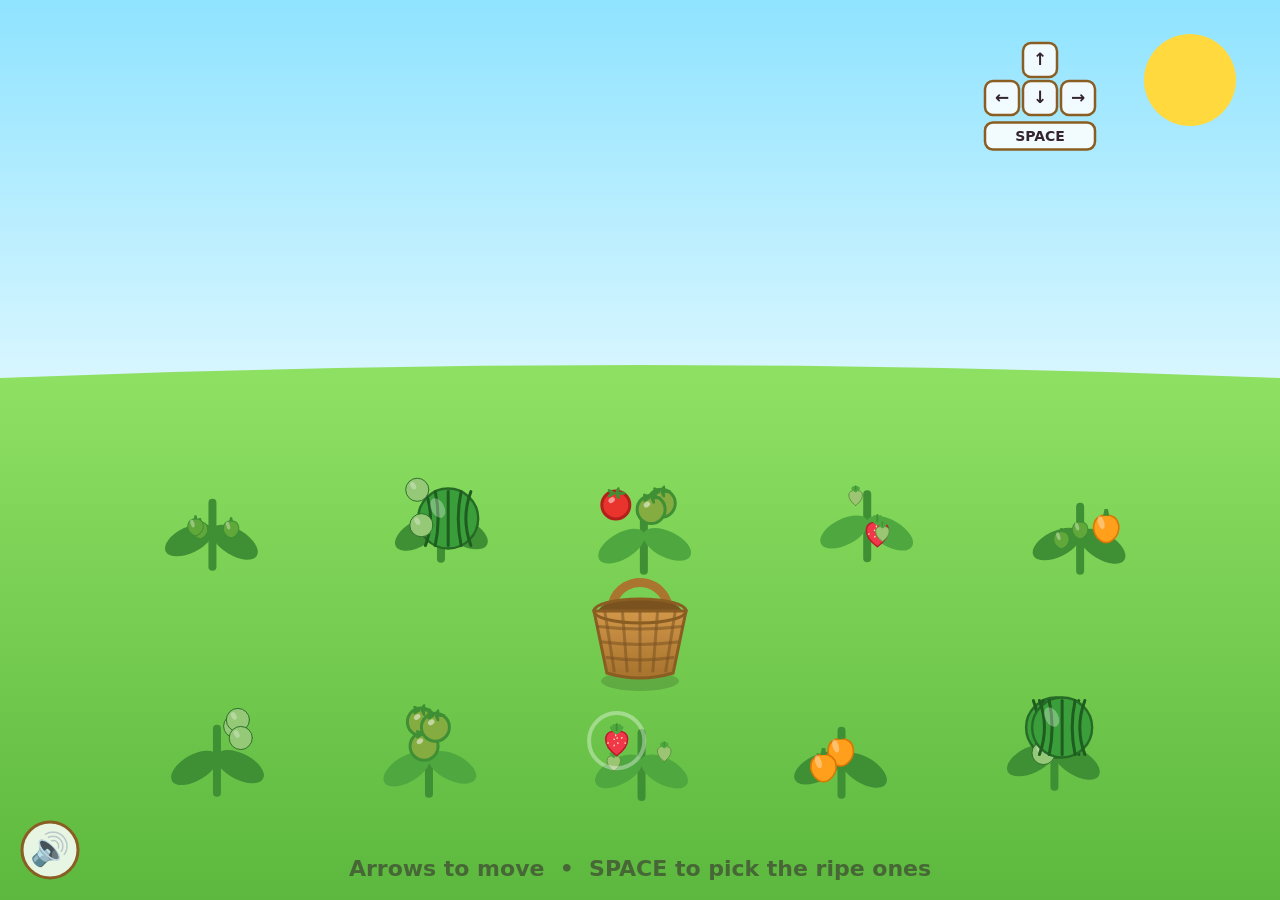
==== index.html @ 6408b604 "Baseline: garden pick game with fruit types, tray, on-screen keyboard, and spoken instructions" ====
<!DOCTYPE html>
<html lang="en">
<head>
<meta charset="utf-8">
<meta name="viewport" content="width=device-width, initial-scale=1, user-scalable=no">
<title>Garden Pick!</title>
<style>
  html, body {
    margin: 0;
    height: 100%;
    overflow: hidden;
    background: #7fd8f7;
    touch-action: none;
  }
  canvas { display: block; }
</style>
</head>
<body>
<canvas id="game"></canvas>
<script>
const canvas = document.getElementById('game');
const ctx = canvas.getContext('2d');

let W = 0, H = 0, grassTop = 0;
const SPEAKER = { x: 50, y: 50, r: 28 };
function updateSpeakerPos() { SPEAKER.x = 50; SPEAKER.y = H - 50; }

function resize() {
  const dpr = window.devicePixelRatio || 1;
  W = window.innerWidth;
  H = window.innerHeight;
  grassTop = H * 0.42;
  canvas.width = W * dpr;
  canvas.height = H * dpr;
  canvas.style.width = W + 'px';
  canvas.style.height = H + 'px';
  ctx.setTransform(dpr, 0, 0, dpr, 0, 0);
  updateSpeakerPos();
}
resize();
window.addEventListener('resize', () => { resize(); layoutGarden(); });

const BW = 46;              // basket half-width
const BH = 34;              // basket half-height
const SPEED = 170;          // pixels per second — gentle for little hands
const PICK_RANGE = 105;     // how close the basket must be

const basket = { x: 0, y: 0, tilt: 0 };
let plants = [];
let collected = [];         // every picked item, in order: { cropIdx, born }
let pile = [];              // the few riding inside the basket
let flyers = [];            // items arcing from plant to basket
let pops = [];              // juice splashes

function rand(a, b) { return a + Math.random() * (b - a); }

/* ---------- produce drawing (all centred on 0,0, radius r) ---------- */
function drawTomato(r, ripe, ripeness) {
  if (ripe) {
    ctx.fillStyle = '#e8342c';
    ctx.strokeStyle = '#b31f1a';
  } else {
    const k = ripeness;
    ctx.fillStyle = `rgb(${Math.round(122 + k * 150)},${Math.round(178 - k * 80)},${Math.round(66 - k * 30)})`;
    ctx.strokeStyle = '#3f8f34';
  }
  ctx.lineWidth = 3;
  ctx.beginPath();
  ctx.arc(0, 0, r, 0, Math.PI * 2);
  ctx.fill();
  ctx.stroke();

  ctx.fillStyle = 'rgba(255,255,255,0.5)';
  ctx.beginPath();
  ctx.ellipse(-r * 0.3, -r * 0.35, r * 0.25, r * 0.18, -0.6, 0, Math.PI * 2);
  ctx.fill();

  ctx.fillStyle = '#3f8f34';
  for (let i = 0; i < 5; i++) {
    const a = (i / 5) * Math.PI * 2;
    ctx.beginPath();
    ctx.ellipse(Math.cos(a) * r * 0.4, -r * 0.85 + Math.sin(a) * r * 0.15,
                r * 0.3, r * 0.12, a, 0, Math.PI * 2);
    ctx.fill();
  }
}

function drawStrawberry(r, ripe, ripeness) {
  const k = ripe ? 1 : ripeness;
  ctx.fillStyle = ripe ? '#f0384a' : `rgb(${Math.round(150 + k * 90)},${Math.round(200 - k * 60)},${Math.round(120 - k * 90)})`;
  ctx.strokeStyle = ripe ? '#b91c2c' : '#5c8f3f';
  ctx.lineWidth = r * 0.1;
  ctx.beginPath();
  ctx.moveTo(0, r);
  ctx.bezierCurveTo(-r * 1.05, r * 0.25, -r * 0.9, -r * 0.75, 0, -r * 0.62);
  ctx.bezierCurveTo(r * 0.9, -r * 0.75, r * 1.05, r * 0.25, 0, r);
  ctx.fill();
  ctx.stroke();

  if (ripe) {
    ctx.fillStyle = '#ffe9a8';
    for (let i = 0; i < 8; i++) {
      const a = -1.4 + i * 0.85;
      const rr = r * (0.2 + (i % 3) * 0.2);
      ctx.beginPath();
      ctx.ellipse(Math.cos(a) * rr, Math.sin(a) * rr * 0.9, r * 0.07, r * 0.045, a, 0, Math.PI * 2);
      ctx.fill();
    }
  }

  ctx.fillStyle = '#4ea83f';
  for (let i = -2; i <= 2; i++) {
    ctx.save();
    ctx.translate(0, -r * 0.6);
    ctx.rotate(i * 0.45);
    ctx.beginPath();
    ctx.ellipse(0, -r * 0.2, r * 0.16, r * 0.36, 0, 0, Math.PI * 2);
    ctx.fill();
    ctx.restore();
  }
  ctx.strokeStyle = '#3f8f34';
  ctx.lineWidth = r * 0.12;
  ctx.lineCap = 'round';
  ctx.beginPath();
  ctx.moveTo(0, -r * 0.7);
  ctx.lineTo(0, -r * 1.1);
  ctx.stroke();
}

function drawPepper(r, ripe, ripeness) {
  const k = ripe ? 1 : ripeness;
  ctx.fillStyle = ripe ? '#ff9f1c' : `rgb(${Math.round(90 + k * 165)},${Math.round(170 - k * 40)},${Math.round(60 - k * 30)})`;
  ctx.strokeStyle = ripe ? '#d97706' : '#3f8f34';
  ctx.lineWidth = r * 0.1;
  ctx.beginPath();
  ctx.moveTo(0, -r * 0.55);
  ctx.bezierCurveTo(-r * 0.9, -r * 0.5, -r * 0.95, r * 0.5, -r * 0.35, r * 0.95);
  ctx.bezierCurveTo(-r * 0.15, r * 1.12, r * 0.15, r * 1.12, r * 0.35, r * 0.95);
  ctx.bezierCurveTo(r * 0.95, r * 0.5, r * 0.9, -r * 0.5, 0, -r * 0.55);
  ctx.closePath();
  ctx.fill();
  ctx.stroke();

  ctx.fillStyle = 'rgba(255,255,255,0.35)';
  ctx.beginPath();
  ctx.ellipse(-r * 0.3, -r * 0.1, r * 0.18, r * 0.4, -0.3, 0, Math.PI * 2);
  ctx.fill();

  ctx.fillStyle = '#3f8f34';
  ctx.beginPath();
  ctx.moveTo(-r * 0.18, -r * 0.5);
  ctx.lineTo(r * 0.18, -r * 0.5);
  ctx.lineTo(r * 0.1, -r * 0.9);
  ctx.lineTo(-r * 0.1, -r * 0.9);
  ctx.closePath();
  ctx.fill();
}

function drawWatermelon(r, ripe, ripeness) {
  const k = ripe ? 1 : ripeness;
  ctx.fillStyle = ripe ? '#3a9f3a' : `rgb(${Math.round(150 - k * 40)},${Math.round(200 - k * 10)},${Math.round(120 - k * 40)})`;
  ctx.strokeStyle = '#256b25';
  ctx.lineWidth = r * 0.08;
  ctx.beginPath();
  ctx.arc(0, 0, r, 0, Math.PI * 2);
  ctx.fill();
  ctx.stroke();

  if (ripe) {
    ctx.strokeStyle = '#1f5c1f';
    ctx.lineWidth = r * 0.1;
    ctx.lineCap = 'round';
    for (let i = -2; i <= 2; i++) {
      ctx.beginPath();
      ctx.moveTo(Math.sin(i * 0.5) * r * 0.9, -r * 0.9);
      ctx.quadraticCurveTo(Math.sin(i * 0.5) * r * 0.5, 0, Math.sin(i * 0.5) * r * 0.9, r * 0.9);
      ctx.stroke();
    }
  }

  ctx.fillStyle = 'rgba(255,255,255,0.3)';
  ctx.beginPath();
  ctx.ellipse(-r * 0.35, -r * 0.35, r * 0.22, r * 0.35, -0.5, 0, Math.PI * 2);
  ctx.fill();
}

const CROPS = [
  { id: 'tomato',     one: 'tomato',      many: 'tomatoes',      draw: drawTomato,     ripenTime: 22, rMin: 14, rMax: 14, leaf: '#4ea83f' },
  { id: 'strawberry', one: 'strawberry',  many: 'strawberries',  draw: drawStrawberry, ripenTime: 30, rMin: 9,  rMax: 15, leaf: '#4ea83f' },
  { id: 'pepper',     one: 'sweet pepper',many: 'sweet peppers', draw: drawPepper,     ripenTime: 36, rMin: 10, rMax: 17, leaf: '#3f8f34' },
  { id: 'watermelon', one: 'watermelon',  many: 'watermelons',   draw: drawWatermelon, ripenTime: 55, rMin: 11, rMax: 30, leaf: '#3f8f34' }
];

function produceRadius(item) {
  const crop = CROPS[item.cropIdx];
  const k = item.ripe ? 1 : item.ripeness;
  return crop.rMin + (crop.rMax - crop.rMin) * k;
}

function newProduce(cropIdx) {
  return {
    cropIdx,
    ox: rand(-30, 30),
    oy: rand(-38, 8),
    ripe: Math.random() < 0.35,
    ripeness: 0,
    picked: false,
    wobble: 0,
    seed: Math.random() * 10
  };
}

function layoutGarden() {
  basket.x = W / 2;
  basket.y = (grassTop + H) / 2;

  plants = [];
  const cols = Math.max(3, Math.min(6, Math.floor(W / 220)));
  const rows = 2;
  let cropCycle = Math.floor(Math.random() * CROPS.length);
  for (let r = 0; r < rows; r++) {
    for (let c = 0; c < cols; c++) {
      const x = (W / (cols + 1)) * (c + 1) + rand(-15, 15);
      const y = grassTop + (H - grassTop) * (0.3 + r * 0.42) + rand(-12, 12);
      const cropIdx = cropCycle % CROPS.length;
      cropCycle++;
      const produce = [];
      for (let i = 0; i < 3; i++) produce.push(newProduce(cropIdx));
      plants.push({ x, y, produce });
    }
  }
}
layoutGarden();

/* ---------- input ---------- */
const keys = {};
const ARROWS = { ArrowLeft: 'left', ArrowRight: 'right', ArrowUp: 'up', ArrowDown: 'down' };

window.addEventListener('keydown', e => {
  if (ARROWS[e.key]) { keys[ARROWS[e.key]] = true; e.preventDefault(); }
  if (e.code === 'Space') { keys.space = true; e.preventDefault(); if (!e.repeat) pick(); }
});
window.addEventListener('keyup', e => {
  if (ARROWS[e.key]) { keys[ARROWS[e.key]] = false; e.preventDefault(); }
  if (e.code === 'Space') { keys.space = false; e.preventDefault(); }
});

/* ---------- sound ---------- */
let audio = null;
function beep(freq, dur, type) {
  try {
    if (!audio) audio = new (window.AudioContext || window.webkitAudioContext)();
    if (audio.state === 'suspended') audio.resume();
    const osc = audio.createOscillator();
    const gain = audio.createGain();
    osc.type = type || 'sine';
    osc.frequency.setValueAtTime(freq, audio.currentTime);
    gain.gain.setValueAtTime(0.18, audio.currentTime);
    gain.gain.exponentialRampToValueAtTime(0.001, audio.currentTime + dur);
    osc.connect(gain).connect(audio.destination);
    osc.start();
    osc.stop(audio.currentTime + dur);
  } catch (err) { /* no sound, no problem */ }
}

/* ---------- spoken instructions ---------- */
const instructionsAudio = new Audio('instructions.m4a');
function playInstructions() {
  try {
    instructionsAudio.currentTime = 0;
    instructionsAudio.play().catch(speakInstructionsFallback);
  } catch (err) {
    speakInstructionsFallback();
  }
}
function speakInstructionsFallback() {
  try {
    if (!('speechSynthesis' in window)) return;
    const msg = new SpeechSynthesisUtterance(
      'Use the arrow keys to move your basket around the garden. ' +
      'Press space to pick the ripe fruits and vegetables. ' +
      'Some of them take longer to grow, and get bigger the more ripe they are!'
    );
    msg.rate = 0.95;
    speechSynthesis.cancel();
    speechSynthesis.speak(msg);
  } catch (err) { /* no speech, no problem */ }
}

/* ---------- picking ---------- */
function nearestProduce(onlyRipe) {
  let best = null, bestD = PICK_RANGE;
  for (const p of plants) {
    for (const item of p.produce) {
      if (item.picked) continue;
      if (onlyRipe && !item.ripe) continue;
      const d = Math.hypot(p.x + item.ox - basket.x, p.y + item.oy - basket.y);
      if (d < bestD) { bestD = d; best = { plant: p, item }; }
    }
  }
  return best;
}

function pick() {
  const hit = nearestProduce(true);
  if (hit) {
    const item = hit.item;
    item.picked = true;
    const r = produceRadius(item);
    const x = hit.plant.x + item.ox, y = hit.plant.y + item.oy;
    flyers.push({ x0: x, y0: y, x, y, r, k: 0, cropIdx: item.cropIdx });
    for (let i = 0; i < 8; i++) {
      pops.push({ x, y, life: 1, vx: rand(-90, 90), vy: rand(-160, -40), r: rand(3, 6) });
    }
    beep(660, 0.12);
    return;
  }
  const green = nearestProduce(false);
  if (green) {
    green.item.wobble = 1;
    beep(240, 0.15, 'triangle');
  }
}

/* ---------- drawing ---------- */
function drawBackground() {
  const sky = ctx.createLinearGradient(0, 0, 0, grassTop);
  sky.addColorStop(0, '#8fe3ff');
  sky.addColorStop(1, '#d8f6ff');
  ctx.fillStyle = sky;
  ctx.fillRect(0, 0, W, grassTop + 2);

  ctx.fillStyle = '#ffd93d';
  ctx.beginPath();
  ctx.arc(W - 90, 80, 46, 0, Math.PI * 2);
  ctx.fill();

  const grass = ctx.createLinearGradient(0, grassTop, 0, H);
  grass.addColorStop(0, '#8ee063');
  grass.addColorStop(1, '#5cb83e');
  ctx.fillStyle = grass;
  ctx.beginPath();
  ctx.moveTo(0, grassTop);
  ctx.quadraticCurveTo(W / 2, grassTop - 26, W, grassTop);
  ctx.lineTo(W, H);
  ctx.lineTo(0, H);
  ctx.closePath();
  ctx.fill();
}

function drawPlant(p, t) {
  const crop = CROPS[p.produce[0].cropIdx];
  ctx.strokeStyle = '#3f8f34';
  ctx.lineWidth = 8;
  ctx.lineCap = 'round';
  ctx.beginPath();
  ctx.moveTo(p.x, p.y + 34);
  ctx.lineTo(p.x, p.y - 30);
  ctx.stroke();

  ctx.fillStyle = crop.leaf;
  for (const s of [-1, 1]) {
    ctx.save();
    ctx.translate(p.x, p.y - 4);
    ctx.rotate(s * 0.5 + Math.sin(t / 900 + p.x) * 0.05);
    ctx.beginPath();
    ctx.ellipse(s * 26, 0, 26, 13, 0, 0, Math.PI * 2);
    ctx.fill();
    ctx.restore();
  }

  for (const item of p.produce) {
    if (item.picked) continue;
    const x = p.x + item.ox;
    const y = p.y + item.oy + Math.sin(t / 900 + item.seed) * 2;
    const shake = item.wobble > 0 ? Math.sin(t / 25) * 6 * item.wobble : 0;
    const r = produceRadius(item);

    ctx.save();
    ctx.translate(x + shake, y);
    crop.draw(r, item.ripe, item.ripeness);
    ctx.restore();

    if (item.ripe && Math.hypot(x - basket.x, y - basket.y) < PICK_RANGE) {
      ctx.strokeStyle = 'rgba(255,255,255,' + (0.5 + Math.sin(t / 220) * 0.3) + ')';
      ctx.lineWidth = 4;
      ctx.beginPath();
      ctx.arc(x, y, r + 14 + Math.sin(t / 220) * 3, 0, Math.PI * 2);
      ctx.stroke();
    }
  }
}

function drawBasket(t) {
  const x = basket.x, y = basket.y;
  ctx.save();
  ctx.translate(x, y);
  ctx.rotate(basket.tilt);

  // shadow
  ctx.globalAlpha = 0.15;
  ctx.fillStyle = '#000';
  ctx.beginPath();
  ctx.ellipse(0, BH + 8, BW * 0.85, 10, 0, 0, Math.PI * 2);
  ctx.fill();
  ctx.globalAlpha = 1;

  // handle (behind)
  ctx.strokeStyle = '#a9752f';
  ctx.lineWidth = 9;
  ctx.lineCap = 'round';
  ctx.beginPath();
  ctx.arc(0, -BH + 6, BW * 0.62, Math.PI * 1.08, Math.PI * 1.92);
  ctx.stroke();

  // inside (dark) so produce looks like it sits in it
  ctx.fillStyle = '#7a5220';
  ctx.beginPath();
  ctx.ellipse(0, -BH + 6, BW * 0.9, 12, 0, 0, Math.PI * 2);
  ctx.fill();

  // produce riding inside
  pile.forEach((s) => {
    ctx.save();
    ctx.translate(s.px, -BH + 6 + s.py);
    CROPS[s.cropIdx].draw(10, true, 1);
    ctx.restore();
  });

  // body (front wall)
  const body = ctx.createLinearGradient(0, -BH, 0, BH);
  body.addColorStop(0, '#d59a4c');
  body.addColorStop(1, '#a9752f');
  ctx.fillStyle = body;
  ctx.strokeStyle = '#8a5d22';
  ctx.lineWidth = 3;
  ctx.beginPath();
  ctx.moveTo(-BW, -BH + 6);
  ctx.lineTo(BW, -BH + 6);
  ctx.lineTo(BW * 0.72, BH);
  ctx.quadraticCurveTo(0, BH + 10, -BW * 0.72, BH);
  ctx.closePath();
  ctx.fill();
  ctx.stroke();

  // weave
  ctx.strokeStyle = 'rgba(122,82,32,0.55)';
  ctx.lineWidth = 3;
  for (let i = 1; i <= 3; i++) {
    const yy = -BH + 6 + (i * (BH * 2 - 6)) / 4;
    const half = BW - (i * (BW * 0.28)) / 3;
    ctx.beginPath();
    ctx.moveTo(-half, yy);
    ctx.quadraticCurveTo(0, yy + 5, half, yy);
    ctx.stroke();
  }
  for (let i = -2; i <= 2; i++) {
    ctx.beginPath();
    ctx.moveTo(i * BW * 0.38, -BH + 8);
    ctx.lineTo(i * BW * 0.28, BH - 2);
    ctx.stroke();
  }

  // rim
  ctx.fillStyle = '#c9873c';
  ctx.strokeStyle = '#8a5d22';
  ctx.lineWidth = 3;
  ctx.beginPath();
  ctx.ellipse(0, -BH + 6, BW, 12, 0, 0, Math.PI * 2);
  ctx.stroke();

  ctx.restore();
}

/* ---------- tray: every picked item, grouped by type, with a count ---------- */
function drawTray(t) {
  const counts = new Array(CROPS.length).fill(0);
  for (const item of collected) counts[item.cropIdx]++;

  const activeCrops = CROPS.map((c, i) => i).filter(i => counts[i] > 0);
  if (activeCrops.length === 0) return;

  const pad = 14, iconStep = 30, iconSize = 11, rowH = 34, maxIconsPerRow = 6;
  const x = 24, y = 20;

  let maxRowWidth = 0;
  const rows = activeCrops.map(idx => {
    const n = counts[idx];
    const iconsShown = Math.min(n, maxIconsPerRow);
    maxRowWidth = Math.max(maxRowWidth, iconsShown * iconStep + 60);
    return { idx, n, iconsShown };
  });

  const w = pad * 2 + maxRowWidth;
  const h = pad * 2 + rows.length * rowH;

  ctx.fillStyle = 'rgba(255,255,255,0.75)';
  ctx.strokeStyle = '#fff';
  ctx.lineWidth = 3;
  ctx.beginPath();
  ctx.roundRect(x, y, w, h, 20);
  ctx.fill();
  ctx.stroke();

  rows.forEach((row, ri) => {
    const crop = CROPS[row.idx];
    const cy = y + pad + rowH / 2 + ri * rowH;
    let cx = x + pad + iconSize;
    for (let i = 0; i < row.iconsShown; i++) {
      ctx.save();
      ctx.translate(cx, cy);
      const age = i === row.iconsShown - 1 ? (t - collected[collected.length - 1].born) / 260 : 1;
      const s = age < 1 ? 0.4 + 0.6 * (1 - Math.pow(1 - age, 3)) + Math.sin(age * Math.PI) * 0.25 : 1;
      ctx.scale(s, s);
      crop.draw(iconSize, true, 1);
      ctx.restore();
      cx += iconStep;
    }
    ctx.fillStyle = '#33242e';
    ctx.font = 'bold 18px system-ui, sans-serif';
    ctx.textAlign = 'left';
    ctx.textBaseline = 'middle';
    ctx.fillText('×' + row.n, cx + 2, cy);
  });
}

/* ---------- visual keyboard: shows the keys, lights up on real presses ---------- */
const KB = { cx: 0, cy: 60 };
function updateKeyboardPos() { KB.cx = W - 240; }

function keyRect(cx, cy, w, h, active, label) {
  ctx.fillStyle = active ? '#ffd93d' : 'rgba(255,255,255,0.85)';
  ctx.strokeStyle = active ? '#d9a406' : '#8a5d22';
  ctx.lineWidth = 2.5;
  ctx.beginPath();
  ctx.roundRect(cx - w / 2, cy - h / 2, w, h, 8);
  ctx.fill();
  ctx.stroke();
  ctx.fillStyle = '#33242e';
  ctx.font = 'bold ' + Math.round(h * 0.5) + 'px system-ui, sans-serif';
  ctx.textAlign = 'center';
  ctx.textBaseline = 'middle';
  ctx.fillText(label, cx, cy + 1);
}

function drawKeyboard() {
  const kw = 34, kh = 34, gap = 4;
  const cx = KB.cx, cy = KB.cy;

  keyRect(cx, cy, kw, kh, keys.up, '↑');

  const rowY = cy + kh + gap;
  keyRect(cx - kw - gap, rowY, kw, kh, keys.left, '←');
  keyRect(cx, rowY, kw, kh, keys.down, '↓');
  keyRect(cx + kw + gap, rowY, kw, kh, keys.right, '→');

  const spaceY = rowY + kh + gap;
  const spaceW = kw * 3 + gap * 2;
  keyRect(cx, spaceY, spaceW, kh * 0.8, keys.space, 'SPACE');
}

/* ---------- speaker button: reads the instructions out loud ---------- */
function drawSpeakerButton() {
  ctx.save();
  ctx.translate(SPEAKER.x, SPEAKER.y);
  ctx.fillStyle = 'rgba(255,255,255,0.85)';
  ctx.strokeStyle = '#8a5d22';
  ctx.lineWidth = 3;
  ctx.beginPath();
  ctx.arc(0, 0, SPEAKER.r, 0, Math.PI * 2);
  ctx.fill();
  ctx.stroke();
  ctx.font = Math.round(SPEAKER.r * 1.15) + 'px system-ui, sans-serif';
  ctx.textAlign = 'center';
  ctx.textBaseline = 'middle';
  ctx.fillText('🔊', 0, 2);
  ctx.restore();
}

canvas.addEventListener('pointerdown', e => {
  const rect = canvas.getBoundingClientRect();
  const px = e.clientX - rect.left, py = e.clientY - rect.top;
  if (Math.hypot(px - SPEAKER.x, py - SPEAKER.y) <= SPEAKER.r) { playInstructions(); return; }
});

function drawHint() {
  ctx.fillStyle = 'rgba(51,36,46,0.55)';
  ctx.font = 'bold 22px system-ui, sans-serif';
  ctx.textAlign = 'center';
  ctx.textBaseline = 'alphabetic';
  ctx.fillText('Arrows to move  •  SPACE to pick the ripe ones', W / 2, H - 24);
}

/* ---------- loop ---------- */
let last = performance.now();
function loop(now) {
  const dt = Math.min((now - last) / 1000, 0.05);
  last = now;

  let dx = 0, dy = 0;
  if (keys.left) dx -= 1;
  if (keys.right) dx += 1;
  if (keys.up) dy -= 1;
  if (keys.down) dy += 1;
  if (dx || dy) {
    const len = Math.hypot(dx, dy);
    basket.x += (dx / len) * SPEED * dt;
    basket.y += (dy / len) * SPEED * dt;
  }
  // basket leans into the turn
  basket.tilt += ((dx ? dx * 0.12 : 0) - basket.tilt) * Math.min(1, dt * 6);

  basket.x = Math.max(BW, Math.min(W - BW, basket.x));
  basket.y = Math.max(grassTop + BH * 0.6, Math.min(H - BH - 10, basket.y));

  updateKeyboardPos();

  for (const p of plants) {
    for (const item of p.produce) {
      const crop = CROPS[item.cropIdx];
      if (item.wobble > 0) item.wobble = Math.max(0, item.wobble - dt * 3);
      if (item.picked) {
        item.ripeness -= dt / 6;
        if (item.ripeness <= -1) Object.assign(item, newProduce(item.cropIdx), { ripe: false, ripeness: 0 });
      } else if (!item.ripe) {
        item.ripeness += dt / crop.ripenTime;
        if (item.ripeness >= 1) { item.ripe = true; item.ripeness = 1; }
      }
    }
  }

  // produce arcs from the plant into the basket
  for (let i = flyers.length - 1; i >= 0; i--) {
    const f = flyers[i];
    f.k += dt * 1.6;
    const k = Math.min(1, f.k);
    const tx = basket.x, ty = basket.y - BH + 6;
    f.x = f.x0 + (tx - f.x0) * k;
    f.y = f.y0 + (ty - f.y0) * k - Math.sin(k * Math.PI) * 70;
    if (k >= 1) {
      flyers.splice(i, 1);
      collected.push({ cropIdx: f.cropIdx, born: now });
      pile.push({ px: rand(-BW * 0.55, BW * 0.55), py: rand(-6, 4), cropIdx: f.cropIdx });
      if (pile.length > 7) pile.shift();
      beep(990, 0.14);
    }
  }

  for (let i = pops.length - 1; i >= 0; i--) {
    const s = pops[i];
    s.life -= dt * 1.4;
    s.x += s.vx * dt;
    s.y += s.vy * dt;
    s.vy += 420 * dt;
    if (s.life <= 0) pops.splice(i, 1);
  }

  drawBackground();

  const sorted = plants.slice().sort((a, b) => a.y - b.y);
  let drawnBasket = false;
  for (const p of sorted) {
    if (!drawnBasket && p.y > basket.y) { drawBasket(now); drawnBasket = true; }
    drawPlant(p, now);
  }
  if (!drawnBasket) drawBasket(now);

  for (const f of flyers) {
    ctx.save();
    ctx.translate(f.x, f.y);
    ctx.rotate(f.k * 4);
    CROPS[f.cropIdx].draw(f.r, true, 1);
    ctx.restore();
  }

  ctx.fillStyle = '#e8342c';
  for (const s of pops) {
    ctx.globalAlpha = Math.max(0, s.life);
    ctx.beginPath();
    ctx.arc(s.x, s.y, s.r, 0, Math.PI * 2);
    ctx.fill();
  }
  ctx.globalAlpha = 1;

  drawTray(now);
  drawKeyboard();
  drawSpeakerButton();
  drawHint();

  requestAnimationFrame(loop);
}
requestAnimationFrame(loop);
</script>
</body>
</html>
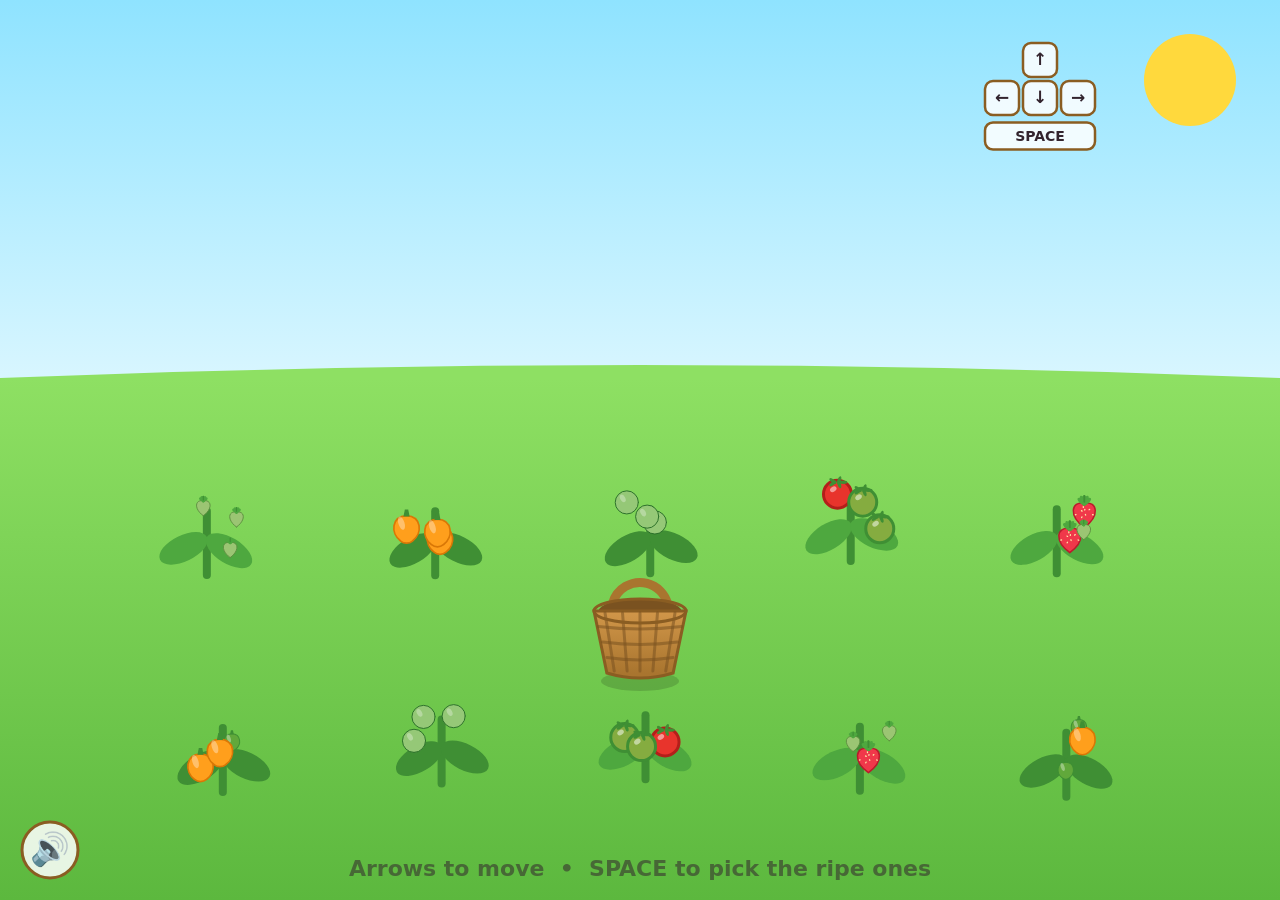
==== commit f31c1071: "Add center-stage showcase animation for picked produce Each picked item now glides to screen center," ====
--- a/index.html
+++ b/index.html
@@ -49,8 +49,9 @@
 let plants = [];
 let collected = [];         // every picked item, in order: { cropIdx, born }
 let pile = [];              // the few riding inside the basket
-let flyers = [];            // items arcing from plant to basket
 let pops = [];              // juice splashes
+let busy = false;           // true while a picked item is on its showcase trip
+let showcase = null;        // the item currently center-stage: { cropIdx, phase, x, y, r, ... }
 
 function rand(a, b) { return a + Math.random() * (b - a); }
 
@@ -287,6 +288,25 @@
   } catch (err) { /* no speech, no problem */ }
 }
 
+/* ---------- each crop's own sound, played while it's shown center-stage ---------- */
+const cropAudioCache = {};
+function playCropSound(cropIdx, onDone) {
+  const id = CROPS[cropIdx].id;
+  let a = cropAudioCache[id];
+  if (!a) { a = new Audio(id + '.m4a'); cropAudioCache[id] = a; }
+  let done = false;
+  const finish = () => { if (done) return; done = true; onDone(); };
+  const safety = setTimeout(finish, 3000);
+  a.onended = () => { clearTimeout(safety); finish(); };
+  try {
+    a.currentTime = 0;
+    a.play().catch(() => { clearTimeout(safety); setTimeout(finish, 800); });
+  } catch (err) {
+    clearTimeout(safety);
+    setTimeout(finish, 800);
+  }
+}
+
 /* ---------- picking ---------- */
 function nearestProduce(onlyRipe) {
   let best = null, bestD = PICK_RANGE;
@@ -302,13 +322,22 @@
 }
 
 function pick() {
+  if (busy) return;
   const hit = nearestProduce(true);
   if (hit) {
     const item = hit.item;
     item.picked = true;
-    const r = produceRadius(item);
+    busy = true;
+    const r0 = produceRadius(item);
     const x = hit.plant.x + item.ox, y = hit.plant.y + item.oy;
-    flyers.push({ x0: x, y0: y, x, y, r, k: 0, cropIdx: item.cropIdx });
+    showcase = {
+      cropIdx: item.cropIdx,
+      phase: 'toCenter',
+      k: 0,
+      x0: x, y0: y, x, y,
+      r0, r: r0,
+      bigR: Math.max(70, Math.min(W, H) * 0.22)
+    };
     for (let i = 0; i < 8; i++) {
       pops.push({ x, y, life: 1, vx: rand(-90, 90), vy: rand(-160, -40), r: rand(3, 6) });
     }
@@ -320,6 +349,60 @@
     green.item.wobble = 1;
     beep(240, 0.15, 'triangle');
   }
+}
+
+/* ---------- showcase: enlarge picked item at screen center, say its name, then deliver it ---------- */
+function updateShowcase(dt, now) {
+  if (!showcase) return;
+  const s = showcase;
+
+  if (s.phase === 'toCenter') {
+    s.k = Math.min(1, s.k + dt / 0.45);
+    const e = 1 - Math.pow(1 - s.k, 3);
+    s.x = s.x0 + (W / 2 - s.x0) * e;
+    s.y = s.y0 + (H / 2 - s.y0) * e;
+    s.r = s.r0 + (s.bigR - s.r0) * e;
+    if (s.k >= 1) {
+      s.phase = 'hold';
+      s.x = W / 2; s.y = H / 2; s.r = s.bigR;
+      playCropSound(s.cropIdx, () => {
+        if (showcase === s) { s.phase = 'toBasket'; s.k = 0; s.fromX = s.x; s.fromY = s.y; }
+      });
+    }
+  } else if (s.phase === 'toBasket') {
+    s.k = Math.min(1, s.k + dt / 0.5);
+    const e = 1 - Math.pow(1 - s.k, 3);
+    const tx = basket.x, ty = basket.y - BH + 6;
+    s.x = s.fromX + (tx - s.fromX) * e;
+    s.y = s.fromY + (ty - s.fromY) * e - Math.sin(e * Math.PI) * 70;
+    s.r = s.bigR + (s.r0 - s.bigR) * e;
+    if (s.k >= 1) {
+      collected.push({ cropIdx: s.cropIdx, born: now });
+      pile.push({ px: rand(-BW * 0.55, BW * 0.55), py: rand(-6, 4), cropIdx: s.cropIdx });
+      if (pile.length > 7) pile.shift();
+      beep(990, 0.14);
+      showcase = null;
+      busy = false;
+    }
+  }
+  // phase 'hold': waiting on playCropSound's callback, nothing to advance here
+}
+
+function drawShowcase(now) {
+  if (!showcase) return;
+  const s = showcase;
+
+  if (s.phase === 'hold' || (s.phase === 'toCenter' && s.k > 0.6)) {
+    const dim = s.phase === 'hold' ? 0.35 : ((s.k - 0.6) / 0.4) * 0.35;
+    ctx.fillStyle = 'rgba(0,0,0,' + dim + ')';
+    ctx.fillRect(0, 0, W, H);
+  }
+
+  const bob = s.phase === 'hold' ? Math.sin(now / 180) * 6 : 0;
+  ctx.save();
+  ctx.translate(s.x, s.y + bob);
+  CROPS[s.cropIdx].draw(s.r, true, 1);
+  ctx.restore();
 }
 
 /* ---------- drawing ---------- */
@@ -629,22 +712,7 @@
     }
   }
 
-  // produce arcs from the plant into the basket
-  for (let i = flyers.length - 1; i >= 0; i--) {
-    const f = flyers[i];
-    f.k += dt * 1.6;
-    const k = Math.min(1, f.k);
-    const tx = basket.x, ty = basket.y - BH + 6;
-    f.x = f.x0 + (tx - f.x0) * k;
-    f.y = f.y0 + (ty - f.y0) * k - Math.sin(k * Math.PI) * 70;
-    if (k >= 1) {
-      flyers.splice(i, 1);
-      collected.push({ cropIdx: f.cropIdx, born: now });
-      pile.push({ px: rand(-BW * 0.55, BW * 0.55), py: rand(-6, 4), cropIdx: f.cropIdx });
-      if (pile.length > 7) pile.shift();
-      beep(990, 0.14);
-    }
-  }
+  updateShowcase(dt, now);
 
   for (let i = pops.length - 1; i >= 0; i--) {
     const s = pops[i];
@@ -665,14 +733,6 @@
   }
   if (!drawnBasket) drawBasket(now);
 
-  for (const f of flyers) {
-    ctx.save();
-    ctx.translate(f.x, f.y);
-    ctx.rotate(f.k * 4);
-    CROPS[f.cropIdx].draw(f.r, true, 1);
-    ctx.restore();
-  }
-
   ctx.fillStyle = '#e8342c';
   for (const s of pops) {
     ctx.globalAlpha = Math.max(0, s.life);
@@ -682,6 +742,8 @@
   }
   ctx.globalAlpha = 1;
 
+  drawShowcase(now);
+
   drawTray(now);
   drawKeyboard();
   drawSpeakerButton();
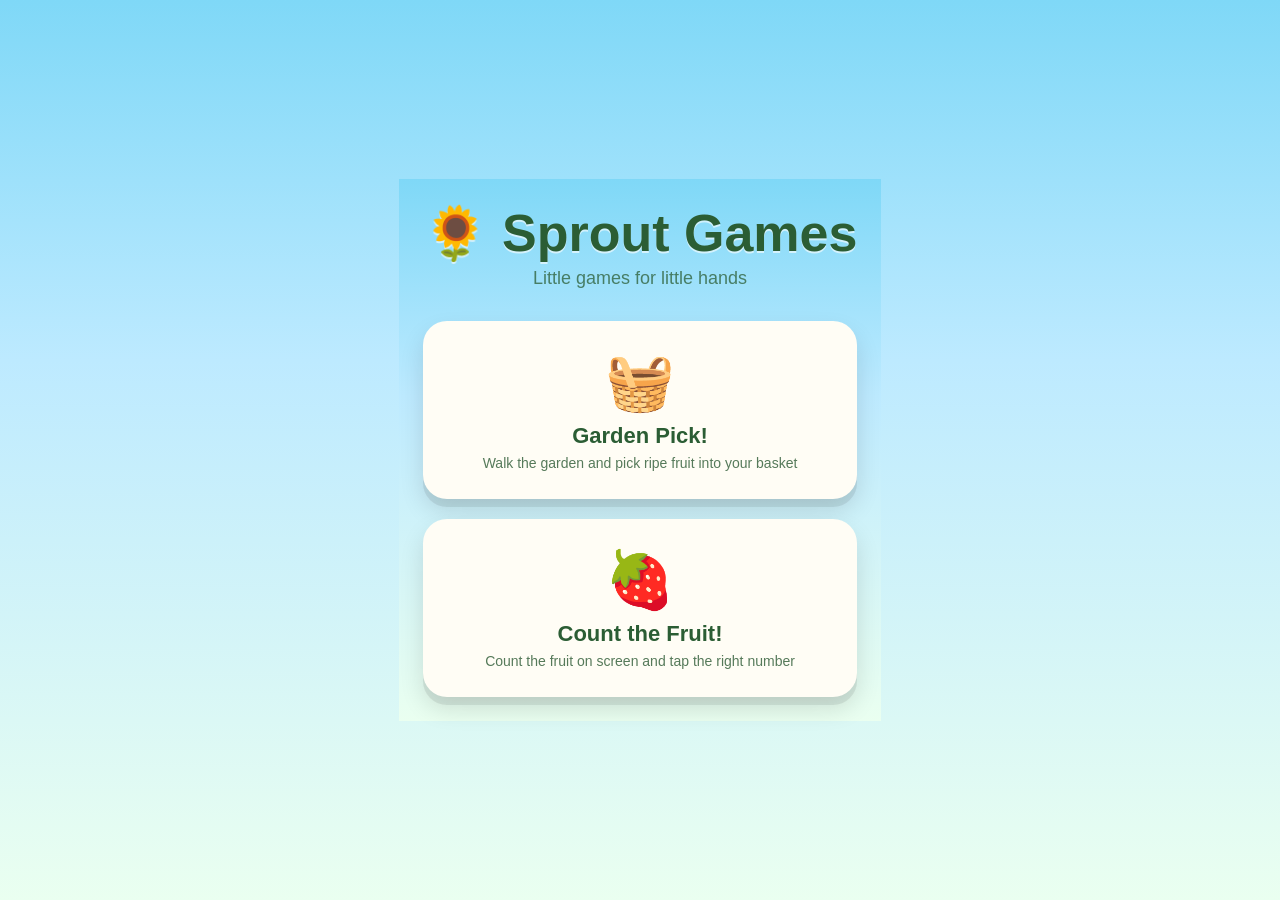
==== commit f7dff4ac: "Organize games into games/ directory with a landing page Move Garden Pick! and Count the Fruit! into" ====
--- a/index.html
+++ b/index.html
@@ -3,755 +3,83 @@
 <head>
 <meta charset="utf-8">
 <meta name="viewport" content="width=device-width, initial-scale=1, user-scalable=no">
-<title>Garden Pick!</title>
+<title>Sprout Games</title>
 <style>
+  * { box-sizing: border-box; }
   html, body {
     margin: 0;
-    height: 100%;
-    overflow: hidden;
-    background: #7fd8f7;
-    touch-action: none;
+    min-height: 100%;
+    font-family: -apple-system, BlinkMacSystemFont, "Segoe UI", Arial, sans-serif;
+    background: linear-gradient(180deg, #7fd8f7 0%, #bdeaff 40%, #eafff0 100%);
+    display: flex;
+    align-items: center;
+    justify-content: center;
+    padding: 24px;
   }
-  canvas { display: block; }
+  .wrap {
+    max-width: 640px;
+    width: 100%;
+    text-align: center;
+  }
+  h1 {
+    font-size: clamp(32px, 8vw, 52px);
+    margin: 0 0 4px;
+    color: #2b5d34;
+    text-shadow: 0 2px 0 rgba(255,255,255,0.6);
+  }
+  p.tagline {
+    margin: 0 0 32px;
+    color: #2b5d34;
+    opacity: 0.75;
+    font-size: clamp(15px, 3.5vw, 18px);
+  }
+  .grid {
+    display: grid;
+    grid-template-columns: repeat(auto-fit, minmax(230px, 1fr));
+    gap: 20px;
+  }
+  a.card {
+    display: block;
+    text-decoration: none;
+    background: #fffdf5;
+    border-radius: 24px;
+    padding: 28px 20px;
+    box-shadow: 0 8px 0 rgba(0,0,0,0.08), 0 12px 24px rgba(0,0,0,0.12);
+    transition: transform 0.15s ease;
+  }
+  a.card:active {
+    transform: translateY(6px);
+    box-shadow: 0 2px 0 rgba(0,0,0,0.08), 0 4px 10px rgba(0,0,0,0.12);
+  }
+  .emoji { font-size: 56px; display: block; margin-bottom: 8px; }
+  .card h2 {
+    margin: 0 0 6px;
+    font-size: 22px;
+    color: #2b5d34;
+  }
+  .card p {
+    margin: 0;
+    font-size: 14px;
+    color: #567a5a;
+  }
 </style>
 </head>
 <body>
-<canvas id="game"></canvas>
-<script>
-const canvas = document.getElementById('game');
-const ctx = canvas.getContext('2d');
-
-let W = 0, H = 0, grassTop = 0;
-const SPEAKER = { x: 50, y: 50, r: 28 };
-function updateSpeakerPos() { SPEAKER.x = 50; SPEAKER.y = H - 50; }
-
-function resize() {
-  const dpr = window.devicePixelRatio || 1;
-  W = window.innerWidth;
-  H = window.innerHeight;
-  grassTop = H * 0.42;
-  canvas.width = W * dpr;
-  canvas.height = H * dpr;
-  canvas.style.width = W + 'px';
-  canvas.style.height = H + 'px';
-  ctx.setTransform(dpr, 0, 0, dpr, 0, 0);
-  updateSpeakerPos();
-}
-resize();
-window.addEventListener('resize', () => { resize(); layoutGarden(); });
-
-const BW = 46;              // basket half-width
-const BH = 34;              // basket half-height
-const SPEED = 170;          // pixels per second — gentle for little hands
-const PICK_RANGE = 105;     // how close the basket must be
-
-const basket = { x: 0, y: 0, tilt: 0 };
-let plants = [];
-let collected = [];         // every picked item, in order: { cropIdx, born }
-let pile = [];              // the few riding inside the basket
-let pops = [];              // juice splashes
-let busy = false;           // true while a picked item is on its showcase trip
-let showcase = null;        // the item currently center-stage: { cropIdx, phase, x, y, r, ... }
-
-function rand(a, b) { return a + Math.random() * (b - a); }
-
-/* ---------- produce drawing (all centred on 0,0, radius r) ---------- */
-function drawTomato(r, ripe, ripeness) {
-  if (ripe) {
-    ctx.fillStyle = '#e8342c';
-    ctx.strokeStyle = '#b31f1a';
-  } else {
-    const k = ripeness;
-    ctx.fillStyle = `rgb(${Math.round(122 + k * 150)},${Math.round(178 - k * 80)},${Math.round(66 - k * 30)})`;
-    ctx.strokeStyle = '#3f8f34';
-  }
-  ctx.lineWidth = 3;
-  ctx.beginPath();
-  ctx.arc(0, 0, r, 0, Math.PI * 2);
-  ctx.fill();
-  ctx.stroke();
-
-  ctx.fillStyle = 'rgba(255,255,255,0.5)';
-  ctx.beginPath();
-  ctx.ellipse(-r * 0.3, -r * 0.35, r * 0.25, r * 0.18, -0.6, 0, Math.PI * 2);
-  ctx.fill();
-
-  ctx.fillStyle = '#3f8f34';
-  for (let i = 0; i < 5; i++) {
-    const a = (i / 5) * Math.PI * 2;
-    ctx.beginPath();
-    ctx.ellipse(Math.cos(a) * r * 0.4, -r * 0.85 + Math.sin(a) * r * 0.15,
-                r * 0.3, r * 0.12, a, 0, Math.PI * 2);
-    ctx.fill();
-  }
-}
-
-function drawStrawberry(r, ripe, ripeness) {
-  const k = ripe ? 1 : ripeness;
-  ctx.fillStyle = ripe ? '#f0384a' : `rgb(${Math.round(150 + k * 90)},${Math.round(200 - k * 60)},${Math.round(120 - k * 90)})`;
-  ctx.strokeStyle = ripe ? '#b91c2c' : '#5c8f3f';
-  ctx.lineWidth = r * 0.1;
-  ctx.beginPath();
-  ctx.moveTo(0, r);
-  ctx.bezierCurveTo(-r * 1.05, r * 0.25, -r * 0.9, -r * 0.75, 0, -r * 0.62);
-  ctx.bezierCurveTo(r * 0.9, -r * 0.75, r * 1.05, r * 0.25, 0, r);
-  ctx.fill();
-  ctx.stroke();
-
-  if (ripe) {
-    ctx.fillStyle = '#ffe9a8';
-    for (let i = 0; i < 8; i++) {
-      const a = -1.4 + i * 0.85;
-      const rr = r * (0.2 + (i % 3) * 0.2);
-      ctx.beginPath();
-      ctx.ellipse(Math.cos(a) * rr, Math.sin(a) * rr * 0.9, r * 0.07, r * 0.045, a, 0, Math.PI * 2);
-      ctx.fill();
-    }
-  }
-
-  ctx.fillStyle = '#4ea83f';
-  for (let i = -2; i <= 2; i++) {
-    ctx.save();
-    ctx.translate(0, -r * 0.6);
-    ctx.rotate(i * 0.45);
-    ctx.beginPath();
-    ctx.ellipse(0, -r * 0.2, r * 0.16, r * 0.36, 0, 0, Math.PI * 2);
-    ctx.fill();
-    ctx.restore();
-  }
-  ctx.strokeStyle = '#3f8f34';
-  ctx.lineWidth = r * 0.12;
-  ctx.lineCap = 'round';
-  ctx.beginPath();
-  ctx.moveTo(0, -r * 0.7);
-  ctx.lineTo(0, -r * 1.1);
-  ctx.stroke();
-}
-
-function drawPepper(r, ripe, ripeness) {
-  const k = ripe ? 1 : ripeness;
-  ctx.fillStyle = ripe ? '#ff9f1c' : `rgb(${Math.round(90 + k * 165)},${Math.round(170 - k * 40)},${Math.round(60 - k * 30)})`;
-  ctx.strokeStyle = ripe ? '#d97706' : '#3f8f34';
-  ctx.lineWidth = r * 0.1;
-  ctx.beginPath();
-  ctx.moveTo(0, -r * 0.55);
-  ctx.bezierCurveTo(-r * 0.9, -r * 0.5, -r * 0.95, r * 0.5, -r * 0.35, r * 0.95);
-  ctx.bezierCurveTo(-r * 0.15, r * 1.12, r * 0.15, r * 1.12, r * 0.35, r * 0.95);
-  ctx.bezierCurveTo(r * 0.95, r * 0.5, r * 0.9, -r * 0.5, 0, -r * 0.55);
-  ctx.closePath();
-  ctx.fill();
-  ctx.stroke();
-
-  ctx.fillStyle = 'rgba(255,255,255,0.35)';
-  ctx.beginPath();
-  ctx.ellipse(-r * 0.3, -r * 0.1, r * 0.18, r * 0.4, -0.3, 0, Math.PI * 2);
-  ctx.fill();
-
-  ctx.fillStyle = '#3f8f34';
-  ctx.beginPath();
-  ctx.moveTo(-r * 0.18, -r * 0.5);
-  ctx.lineTo(r * 0.18, -r * 0.5);
-  ctx.lineTo(r * 0.1, -r * 0.9);
-  ctx.lineTo(-r * 0.1, -r * 0.9);
-  ctx.closePath();
-  ctx.fill();
-}
-
-function drawWatermelon(r, ripe, ripeness) {
-  const k = ripe ? 1 : ripeness;
-  ctx.fillStyle = ripe ? '#3a9f3a' : `rgb(${Math.round(150 - k * 40)},${Math.round(200 - k * 10)},${Math.round(120 - k * 40)})`;
-  ctx.strokeStyle = '#256b25';
-  ctx.lineWidth = r * 0.08;
-  ctx.beginPath();
-  ctx.arc(0, 0, r, 0, Math.PI * 2);
-  ctx.fill();
-  ctx.stroke();
-
-  if (ripe) {
-    ctx.strokeStyle = '#1f5c1f';
-    ctx.lineWidth = r * 0.1;
-    ctx.lineCap = 'round';
-    for (let i = -2; i <= 2; i++) {
-      ctx.beginPath();
-      ctx.moveTo(Math.sin(i * 0.5) * r * 0.9, -r * 0.9);
-      ctx.quadraticCurveTo(Math.sin(i * 0.5) * r * 0.5, 0, Math.sin(i * 0.5) * r * 0.9, r * 0.9);
-      ctx.stroke();
-    }
-  }
-
-  ctx.fillStyle = 'rgba(255,255,255,0.3)';
-  ctx.beginPath();
-  ctx.ellipse(-r * 0.35, -r * 0.35, r * 0.22, r * 0.35, -0.5, 0, Math.PI * 2);
-  ctx.fill();
-}
-
-const CROPS = [
-  { id: 'tomato',     one: 'tomato',      many: 'tomatoes',      draw: drawTomato,     ripenTime: 22, rMin: 14, rMax: 14, leaf: '#4ea83f' },
-  { id: 'strawberry', one: 'strawberry',  many: 'strawberries',  draw: drawStrawberry, ripenTime: 30, rMin: 9,  rMax: 15, leaf: '#4ea83f' },
-  { id: 'pepper',     one: 'sweet pepper',many: 'sweet peppers', draw: drawPepper,     ripenTime: 36, rMin: 10, rMax: 17, leaf: '#3f8f34' },
-  { id: 'watermelon', one: 'watermelon',  many: 'watermelons',   draw: drawWatermelon, ripenTime: 55, rMin: 11, rMax: 30, leaf: '#3f8f34' }
-];
-
-function produceRadius(item) {
-  const crop = CROPS[item.cropIdx];
-  const k = item.ripe ? 1 : item.ripeness;
-  return crop.rMin + (crop.rMax - crop.rMin) * k;
-}
-
-function newProduce(cropIdx) {
-  return {
-    cropIdx,
-    ox: rand(-30, 30),
-    oy: rand(-38, 8),
-    ripe: Math.random() < 0.35,
-    ripeness: 0,
-    picked: false,
-    wobble: 0,
-    seed: Math.random() * 10
-  };
-}
-
-function layoutGarden() {
-  basket.x = W / 2;
-  basket.y = (grassTop + H) / 2;
-
-  plants = [];
-  const cols = Math.max(3, Math.min(6, Math.floor(W / 220)));
-  const rows = 2;
-  let cropCycle = Math.floor(Math.random() * CROPS.length);
-  for (let r = 0; r < rows; r++) {
-    for (let c = 0; c < cols; c++) {
-      const x = (W / (cols + 1)) * (c + 1) + rand(-15, 15);
-      const y = grassTop + (H - grassTop) * (0.3 + r * 0.42) + rand(-12, 12);
-      const cropIdx = cropCycle % CROPS.length;
-      cropCycle++;
-      const produce = [];
-      for (let i = 0; i < 3; i++) produce.push(newProduce(cropIdx));
-      plants.push({ x, y, produce });
-    }
-  }
-}
-layoutGarden();
-
-/* ---------- input ---------- */
-const keys = {};
-const ARROWS = { ArrowLeft: 'left', ArrowRight: 'right', ArrowUp: 'up', ArrowDown: 'down' };
-
-window.addEventListener('keydown', e => {
-  if (ARROWS[e.key]) { keys[ARROWS[e.key]] = true; e.preventDefault(); }
-  if (e.code === 'Space') { keys.space = true; e.preventDefault(); if (!e.repeat) pick(); }
-});
-window.addEventListener('keyup', e => {
-  if (ARROWS[e.key]) { keys[ARROWS[e.key]] = false; e.preventDefault(); }
-  if (e.code === 'Space') { keys.space = false; e.preventDefault(); }
-});
-
-/* ---------- sound ---------- */
-let audio = null;
-function beep(freq, dur, type) {
-  try {
-    if (!audio) audio = new (window.AudioContext || window.webkitAudioContext)();
-    if (audio.state === 'suspended') audio.resume();
-    const osc = audio.createOscillator();
-    const gain = audio.createGain();
-    osc.type = type || 'sine';
-    osc.frequency.setValueAtTime(freq, audio.currentTime);
-    gain.gain.setValueAtTime(0.18, audio.currentTime);
-    gain.gain.exponentialRampToValueAtTime(0.001, audio.currentTime + dur);
-    osc.connect(gain).connect(audio.destination);
-    osc.start();
-    osc.stop(audio.currentTime + dur);
-  } catch (err) { /* no sound, no problem */ }
-}
-
-/* ---------- spoken instructions ---------- */
-const instructionsAudio = new Audio('instructions.m4a');
-function playInstructions() {
-  try {
-    instructionsAudio.currentTime = 0;
-    instructionsAudio.play().catch(speakInstructionsFallback);
-  } catch (err) {
-    speakInstructionsFallback();
-  }
-}
-function speakInstructionsFallback() {
-  try {
-    if (!('speechSynthesis' in window)) return;
-    const msg = new SpeechSynthesisUtterance(
-      'Use the arrow keys to move your basket around the garden. ' +
-      'Press space to pick the ripe fruits and vegetables. ' +
-      'Some of them take longer to grow, and get bigger the more ripe they are!'
-    );
-    msg.rate = 0.95;
-    speechSynthesis.cancel();
-    speechSynthesis.speak(msg);
-  } catch (err) { /* no speech, no problem */ }
-}
-
-/* ---------- each crop's own sound, played while it's shown center-stage ---------- */
-const cropAudioCache = {};
-function playCropSound(cropIdx, onDone) {
-  const id = CROPS[cropIdx].id;
-  let a = cropAudioCache[id];
-  if (!a) { a = new Audio(id + '.m4a'); cropAudioCache[id] = a; }
-  let done = false;
-  const finish = () => { if (done) return; done = true; onDone(); };
-  const safety = setTimeout(finish, 3000);
-  a.onended = () => { clearTimeout(safety); finish(); };
-  try {
-    a.currentTime = 0;
-    a.play().catch(() => { clearTimeout(safety); setTimeout(finish, 800); });
-  } catch (err) {
-    clearTimeout(safety);
-    setTimeout(finish, 800);
-  }
-}
-
-/* ---------- picking ---------- */
-function nearestProduce(onlyRipe) {
-  let best = null, bestD = PICK_RANGE;
-  for (const p of plants) {
-    for (const item of p.produce) {
-      if (item.picked) continue;
-      if (onlyRipe && !item.ripe) continue;
-      const d = Math.hypot(p.x + item.ox - basket.x, p.y + item.oy - basket.y);
-      if (d < bestD) { bestD = d; best = { plant: p, item }; }
-    }
-  }
-  return best;
-}
-
-function pick() {
-  if (busy) return;
-  const hit = nearestProduce(true);
-  if (hit) {
-    const item = hit.item;
-    item.picked = true;
-    busy = true;
-    const r0 = produceRadius(item);
-    const x = hit.plant.x + item.ox, y = hit.plant.y + item.oy;
-    showcase = {
-      cropIdx: item.cropIdx,
-      phase: 'toCenter',
-      k: 0,
-      x0: x, y0: y, x, y,
-      r0, r: r0,
-      bigR: Math.max(70, Math.min(W, H) * 0.22)
-    };
-    for (let i = 0; i < 8; i++) {
-      pops.push({ x, y, life: 1, vx: rand(-90, 90), vy: rand(-160, -40), r: rand(3, 6) });
-    }
-    beep(660, 0.12);
-    return;
-  }
-  const green = nearestProduce(false);
-  if (green) {
-    green.item.wobble = 1;
-    beep(240, 0.15, 'triangle');
-  }
-}
-
-/* ---------- showcase: enlarge picked item at screen center, say its name, then deliver it ---------- */
-function updateShowcase(dt, now) {
-  if (!showcase) return;
-  const s = showcase;
-
-  if (s.phase === 'toCenter') {
-    s.k = Math.min(1, s.k + dt / 0.45);
-    const e = 1 - Math.pow(1 - s.k, 3);
-    s.x = s.x0 + (W / 2 - s.x0) * e;
-    s.y = s.y0 + (H / 2 - s.y0) * e;
-    s.r = s.r0 + (s.bigR - s.r0) * e;
-    if (s.k >= 1) {
-      s.phase = 'hold';
-      s.x = W / 2; s.y = H / 2; s.r = s.bigR;
-      playCropSound(s.cropIdx, () => {
-        if (showcase === s) { s.phase = 'toBasket'; s.k = 0; s.fromX = s.x; s.fromY = s.y; }
-      });
-    }
-  } else if (s.phase === 'toBasket') {
-    s.k = Math.min(1, s.k + dt / 0.5);
-    const e = 1 - Math.pow(1 - s.k, 3);
-    const tx = basket.x, ty = basket.y - BH + 6;
-    s.x = s.fromX + (tx - s.fromX) * e;
-    s.y = s.fromY + (ty - s.fromY) * e - Math.sin(e * Math.PI) * 70;
-    s.r = s.bigR + (s.r0 - s.bigR) * e;
-    if (s.k >= 1) {
-      collected.push({ cropIdx: s.cropIdx, born: now });
-      pile.push({ px: rand(-BW * 0.55, BW * 0.55), py: rand(-6, 4), cropIdx: s.cropIdx });
-      if (pile.length > 7) pile.shift();
-      beep(990, 0.14);
-      showcase = null;
-      busy = false;
-    }
-  }
-  // phase 'hold': waiting on playCropSound's callback, nothing to advance here
-}
-
-function drawShowcase(now) {
-  if (!showcase) return;
-  const s = showcase;
-
-  if (s.phase === 'hold' || (s.phase === 'toCenter' && s.k > 0.6)) {
-    const dim = s.phase === 'hold' ? 0.35 : ((s.k - 0.6) / 0.4) * 0.35;
-    ctx.fillStyle = 'rgba(0,0,0,' + dim + ')';
-    ctx.fillRect(0, 0, W, H);
-  }
-
-  const bob = s.phase === 'hold' ? Math.sin(now / 180) * 6 : 0;
-  ctx.save();
-  ctx.translate(s.x, s.y + bob);
-  CROPS[s.cropIdx].draw(s.r, true, 1);
-  ctx.restore();
-}
-
-/* ---------- drawing ---------- */
-function drawBackground() {
-  const sky = ctx.createLinearGradient(0, 0, 0, grassTop);
-  sky.addColorStop(0, '#8fe3ff');
-  sky.addColorStop(1, '#d8f6ff');
-  ctx.fillStyle = sky;
-  ctx.fillRect(0, 0, W, grassTop + 2);
-
-  ctx.fillStyle = '#ffd93d';
-  ctx.beginPath();
-  ctx.arc(W - 90, 80, 46, 0, Math.PI * 2);
-  ctx.fill();
-
-  const grass = ctx.createLinearGradient(0, grassTop, 0, H);
-  grass.addColorStop(0, '#8ee063');
-  grass.addColorStop(1, '#5cb83e');
-  ctx.fillStyle = grass;
-  ctx.beginPath();
-  ctx.moveTo(0, grassTop);
-  ctx.quadraticCurveTo(W / 2, grassTop - 26, W, grassTop);
-  ctx.lineTo(W, H);
-  ctx.lineTo(0, H);
-  ctx.closePath();
-  ctx.fill();
-}
-
-function drawPlant(p, t) {
-  const crop = CROPS[p.produce[0].cropIdx];
-  ctx.strokeStyle = '#3f8f34';
-  ctx.lineWidth = 8;
-  ctx.lineCap = 'round';
-  ctx.beginPath();
-  ctx.moveTo(p.x, p.y + 34);
-  ctx.lineTo(p.x, p.y - 30);
-  ctx.stroke();
-
-  ctx.fillStyle = crop.leaf;
-  for (const s of [-1, 1]) {
-    ctx.save();
-    ctx.translate(p.x, p.y - 4);
-    ctx.rotate(s * 0.5 + Math.sin(t / 900 + p.x) * 0.05);
-    ctx.beginPath();
-    ctx.ellipse(s * 26, 0, 26, 13, 0, 0, Math.PI * 2);
-    ctx.fill();
-    ctx.restore();
-  }
-
-  for (const item of p.produce) {
-    if (item.picked) continue;
-    const x = p.x + item.ox;
-    const y = p.y + item.oy + Math.sin(t / 900 + item.seed) * 2;
-    const shake = item.wobble > 0 ? Math.sin(t / 25) * 6 * item.wobble : 0;
-    const r = produceRadius(item);
-
-    ctx.save();
-    ctx.translate(x + shake, y);
-    crop.draw(r, item.ripe, item.ripeness);
-    ctx.restore();
-
-    if (item.ripe && Math.hypot(x - basket.x, y - basket.y) < PICK_RANGE) {
-      ctx.strokeStyle = 'rgba(255,255,255,' + (0.5 + Math.sin(t / 220) * 0.3) + ')';
-      ctx.lineWidth = 4;
-      ctx.beginPath();
-      ctx.arc(x, y, r + 14 + Math.sin(t / 220) * 3, 0, Math.PI * 2);
-      ctx.stroke();
-    }
-  }
-}
-
-function drawBasket(t) {
-  const x = basket.x, y = basket.y;
-  ctx.save();
-  ctx.translate(x, y);
-  ctx.rotate(basket.tilt);
-
-  // shadow
-  ctx.globalAlpha = 0.15;
-  ctx.fillStyle = '#000';
-  ctx.beginPath();
-  ctx.ellipse(0, BH + 8, BW * 0.85, 10, 0, 0, Math.PI * 2);
-  ctx.fill();
-  ctx.globalAlpha = 1;
-
-  // handle (behind)
-  ctx.strokeStyle = '#a9752f';
-  ctx.lineWidth = 9;
-  ctx.lineCap = 'round';
-  ctx.beginPath();
-  ctx.arc(0, -BH + 6, BW * 0.62, Math.PI * 1.08, Math.PI * 1.92);
-  ctx.stroke();
-
-  // inside (dark) so produce looks like it sits in it
-  ctx.fillStyle = '#7a5220';
-  ctx.beginPath();
-  ctx.ellipse(0, -BH + 6, BW * 0.9, 12, 0, 0, Math.PI * 2);
-  ctx.fill();
-
-  // produce riding inside
-  pile.forEach((s) => {
-    ctx.save();
-    ctx.translate(s.px, -BH + 6 + s.py);
-    CROPS[s.cropIdx].draw(10, true, 1);
-    ctx.restore();
-  });
-
-  // body (front wall)
-  const body = ctx.createLinearGradient(0, -BH, 0, BH);
-  body.addColorStop(0, '#d59a4c');
-  body.addColorStop(1, '#a9752f');
-  ctx.fillStyle = body;
-  ctx.strokeStyle = '#8a5d22';
-  ctx.lineWidth = 3;
-  ctx.beginPath();
-  ctx.moveTo(-BW, -BH + 6);
-  ctx.lineTo(BW, -BH + 6);
-  ctx.lineTo(BW * 0.72, BH);
-  ctx.quadraticCurveTo(0, BH + 10, -BW * 0.72, BH);
-  ctx.closePath();
-  ctx.fill();
-  ctx.stroke();
-
-  // weave
-  ctx.strokeStyle = 'rgba(122,82,32,0.55)';
-  ctx.lineWidth = 3;
-  for (let i = 1; i <= 3; i++) {
-    const yy = -BH + 6 + (i * (BH * 2 - 6)) / 4;
-    const half = BW - (i * (BW * 0.28)) / 3;
-    ctx.beginPath();
-    ctx.moveTo(-half, yy);
-    ctx.quadraticCurveTo(0, yy + 5, half, yy);
-    ctx.stroke();
-  }
-  for (let i = -2; i <= 2; i++) {
-    ctx.beginPath();
-    ctx.moveTo(i * BW * 0.38, -BH + 8);
-    ctx.lineTo(i * BW * 0.28, BH - 2);
-    ctx.stroke();
-  }
-
-  // rim
-  ctx.fillStyle = '#c9873c';
-  ctx.strokeStyle = '#8a5d22';
-  ctx.lineWidth = 3;
-  ctx.beginPath();
-  ctx.ellipse(0, -BH + 6, BW, 12, 0, 0, Math.PI * 2);
-  ctx.stroke();
-
-  ctx.restore();
-}
-
-/* ---------- tray: every picked item, grouped by type, with a count ---------- */
-function drawTray(t) {
-  const counts = new Array(CROPS.length).fill(0);
-  for (const item of collected) counts[item.cropIdx]++;
-
-  const activeCrops = CROPS.map((c, i) => i).filter(i => counts[i] > 0);
-  if (activeCrops.length === 0) return;
-
-  const pad = 14, iconStep = 30, iconSize = 11, rowH = 34, maxIconsPerRow = 6;
-  const x = 24, y = 20;
-
-  let maxRowWidth = 0;
-  const rows = activeCrops.map(idx => {
-    const n = counts[idx];
-    const iconsShown = Math.min(n, maxIconsPerRow);
-    maxRowWidth = Math.max(maxRowWidth, iconsShown * iconStep + 60);
-    return { idx, n, iconsShown };
-  });
-
-  const w = pad * 2 + maxRowWidth;
-  const h = pad * 2 + rows.length * rowH;
-
-  ctx.fillStyle = 'rgba(255,255,255,0.75)';
-  ctx.strokeStyle = '#fff';
-  ctx.lineWidth = 3;
-  ctx.beginPath();
-  ctx.roundRect(x, y, w, h, 20);
-  ctx.fill();
-  ctx.stroke();
-
-  rows.forEach((row, ri) => {
-    const crop = CROPS[row.idx];
-    const cy = y + pad + rowH / 2 + ri * rowH;
-    let cx = x + pad + iconSize;
-    for (let i = 0; i < row.iconsShown; i++) {
-      ctx.save();
-      ctx.translate(cx, cy);
-      const age = i === row.iconsShown - 1 ? (t - collected[collected.length - 1].born) / 260 : 1;
-      const s = age < 1 ? 0.4 + 0.6 * (1 - Math.pow(1 - age, 3)) + Math.sin(age * Math.PI) * 0.25 : 1;
-      ctx.scale(s, s);
-      crop.draw(iconSize, true, 1);
-      ctx.restore();
-      cx += iconStep;
-    }
-    ctx.fillStyle = '#33242e';
-    ctx.font = 'bold 18px system-ui, sans-serif';
-    ctx.textAlign = 'left';
-    ctx.textBaseline = 'middle';
-    ctx.fillText('×' + row.n, cx + 2, cy);
-  });
-}
-
-/* ---------- visual keyboard: shows the keys, lights up on real presses ---------- */
-const KB = { cx: 0, cy: 60 };
-function updateKeyboardPos() { KB.cx = W - 240; }
-
-function keyRect(cx, cy, w, h, active, label) {
-  ctx.fillStyle = active ? '#ffd93d' : 'rgba(255,255,255,0.85)';
-  ctx.strokeStyle = active ? '#d9a406' : '#8a5d22';
-  ctx.lineWidth = 2.5;
-  ctx.beginPath();
-  ctx.roundRect(cx - w / 2, cy - h / 2, w, h, 8);
-  ctx.fill();
-  ctx.stroke();
-  ctx.fillStyle = '#33242e';
-  ctx.font = 'bold ' + Math.round(h * 0.5) + 'px system-ui, sans-serif';
-  ctx.textAlign = 'center';
-  ctx.textBaseline = 'middle';
-  ctx.fillText(label, cx, cy + 1);
-}
-
-function drawKeyboard() {
-  const kw = 34, kh = 34, gap = 4;
-  const cx = KB.cx, cy = KB.cy;
-
-  keyRect(cx, cy, kw, kh, keys.up, '↑');
-
-  const rowY = cy + kh + gap;
-  keyRect(cx - kw - gap, rowY, kw, kh, keys.left, '←');
-  keyRect(cx, rowY, kw, kh, keys.down, '↓');
-  keyRect(cx + kw + gap, rowY, kw, kh, keys.right, '→');
-
-  const spaceY = rowY + kh + gap;
-  const spaceW = kw * 3 + gap * 2;
-  keyRect(cx, spaceY, spaceW, kh * 0.8, keys.space, 'SPACE');
-}
-
-/* ---------- speaker button: reads the instructions out loud ---------- */
-function drawSpeakerButton() {
-  ctx.save();
-  ctx.translate(SPEAKER.x, SPEAKER.y);
-  ctx.fillStyle = 'rgba(255,255,255,0.85)';
-  ctx.strokeStyle = '#8a5d22';
-  ctx.lineWidth = 3;
-  ctx.beginPath();
-  ctx.arc(0, 0, SPEAKER.r, 0, Math.PI * 2);
-  ctx.fill();
-  ctx.stroke();
-  ctx.font = Math.round(SPEAKER.r * 1.15) + 'px system-ui, sans-serif';
-  ctx.textAlign = 'center';
-  ctx.textBaseline = 'middle';
-  ctx.fillText('🔊', 0, 2);
-  ctx.restore();
-}
-
-canvas.addEventListener('pointerdown', e => {
-  const rect = canvas.getBoundingClientRect();
-  const px = e.clientX - rect.left, py = e.clientY - rect.top;
-  if (Math.hypot(px - SPEAKER.x, py - SPEAKER.y) <= SPEAKER.r) { playInstructions(); return; }
-});
-
-function drawHint() {
-  ctx.fillStyle = 'rgba(51,36,46,0.55)';
-  ctx.font = 'bold 22px system-ui, sans-serif';
-  ctx.textAlign = 'center';
-  ctx.textBaseline = 'alphabetic';
-  ctx.fillText('Arrows to move  •  SPACE to pick the ripe ones', W / 2, H - 24);
-}
-
-/* ---------- loop ---------- */
-let last = performance.now();
-function loop(now) {
-  const dt = Math.min((now - last) / 1000, 0.05);
-  last = now;
-
-  let dx = 0, dy = 0;
-  if (keys.left) dx -= 1;
-  if (keys.right) dx += 1;
-  if (keys.up) dy -= 1;
-  if (keys.down) dy += 1;
-  if (dx || dy) {
-    const len = Math.hypot(dx, dy);
-    basket.x += (dx / len) * SPEED * dt;
-    basket.y += (dy / len) * SPEED * dt;
-  }
-  // basket leans into the turn
-  basket.tilt += ((dx ? dx * 0.12 : 0) - basket.tilt) * Math.min(1, dt * 6);
-
-  basket.x = Math.max(BW, Math.min(W - BW, basket.x));
-  basket.y = Math.max(grassTop + BH * 0.6, Math.min(H - BH - 10, basket.y));
-
-  updateKeyboardPos();
-
-  for (const p of plants) {
-    for (const item of p.produce) {
-      const crop = CROPS[item.cropIdx];
-      if (item.wobble > 0) item.wobble = Math.max(0, item.wobble - dt * 3);
-      if (item.picked) {
-        item.ripeness -= dt / 6;
-        if (item.ripeness <= -1) Object.assign(item, newProduce(item.cropIdx), { ripe: false, ripeness: 0 });
-      } else if (!item.ripe) {
-        item.ripeness += dt / crop.ripenTime;
-        if (item.ripeness >= 1) { item.ripe = true; item.ripeness = 1; }
-      }
-    }
-  }
-
-  updateShowcase(dt, now);
-
-  for (let i = pops.length - 1; i >= 0; i--) {
-    const s = pops[i];
-    s.life -= dt * 1.4;
-    s.x += s.vx * dt;
-    s.y += s.vy * dt;
-    s.vy += 420 * dt;
-    if (s.life <= 0) pops.splice(i, 1);
-  }
-
-  drawBackground();
-
-  const sorted = plants.slice().sort((a, b) => a.y - b.y);
-  let drawnBasket = false;
-  for (const p of sorted) {
-    if (!drawnBasket && p.y > basket.y) { drawBasket(now); drawnBasket = true; }
-    drawPlant(p, now);
-  }
-  if (!drawnBasket) drawBasket(now);
-
-  ctx.fillStyle = '#e8342c';
-  for (const s of pops) {
-    ctx.globalAlpha = Math.max(0, s.life);
-    ctx.beginPath();
-    ctx.arc(s.x, s.y, s.r, 0, Math.PI * 2);
-    ctx.fill();
-  }
-  ctx.globalAlpha = 1;
-
-  drawShowcase(now);
-
-  drawTray(now);
-  drawKeyboard();
-  drawSpeakerButton();
-  drawHint();
-
-  requestAnimationFrame(loop);
-}
-requestAnimationFrame(loop);
-</script>
+  <div class="wrap">
+    <h1>🌻 Sprout Games</h1>
+    <p class="tagline">Little games for little hands</p>
+    <div class="grid">
+      <a class="card" href="games/garden-pick/index.html">
+        <span class="emoji">🧺</span>
+        <h2>Garden Pick!</h2>
+        <p>Walk the garden and pick ripe fruit into your basket</p>
+      </a>
+      <a class="card" href="games/count-fruits/index.html">
+        <span class="emoji">🍓</span>
+        <h2>Count the Fruit!</h2>
+        <p>Count the fruit on screen and tap the right number</p>
+      </a>
+    </div>
+  </div>
 </body>
 </html>
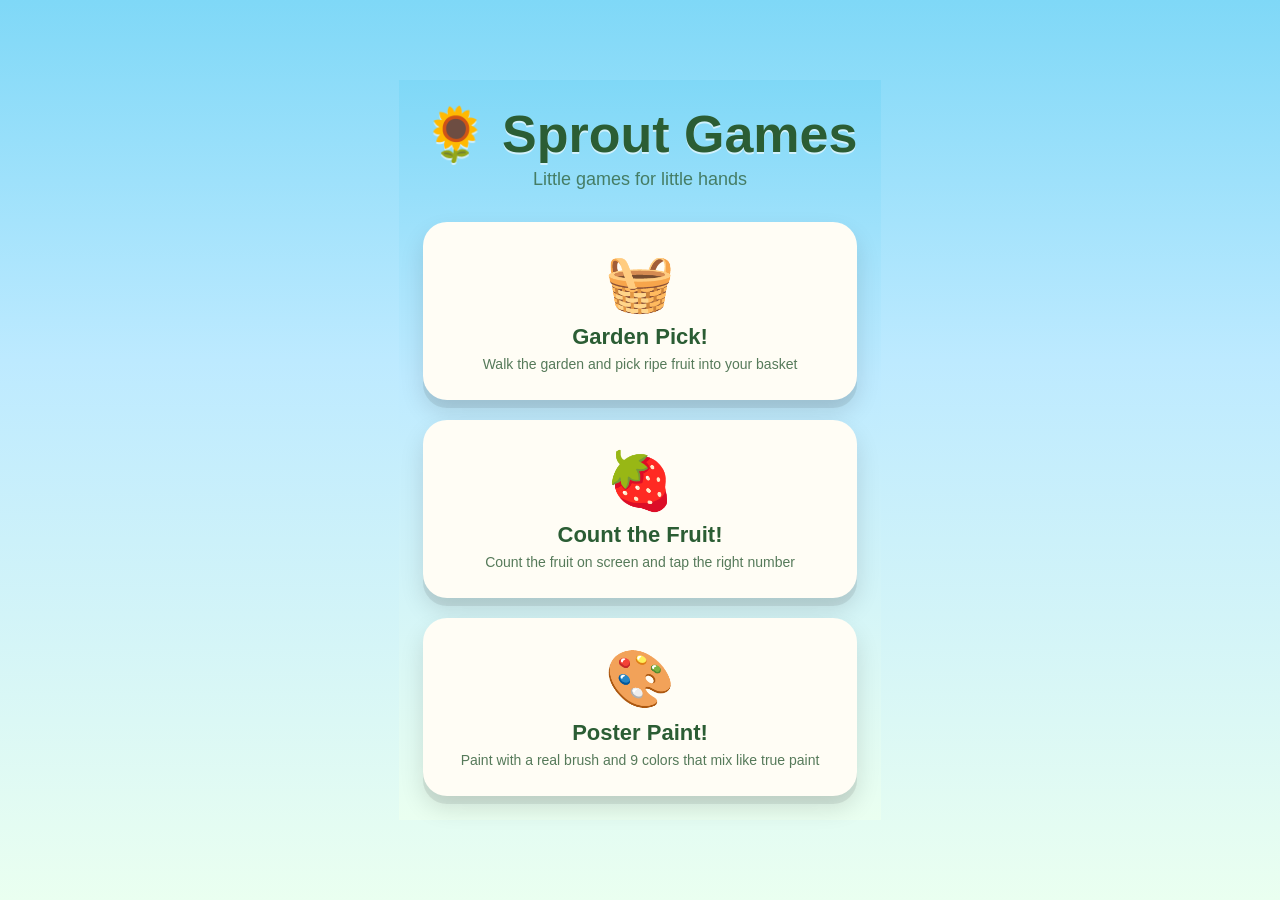
==== commit 9dee0a64: "Add Poster Paint! — real-pigment color mixing paint game Single textured brush (bristle strokes, not" ====
--- a/index.html
+++ b/index.html
@@ -79,6 +79,11 @@
         <h2>Count the Fruit!</h2>
         <p>Count the fruit on screen and tap the right number</p>
       </a>
+      <a class="card" href="games/poster-paint/index.html">
+        <span class="emoji">🎨</span>
+        <h2>Poster Paint!</h2>
+        <p>Paint with a real brush and 9 colors that mix like true paint</p>
+      </a>
     </div>
   </div>
 </body>
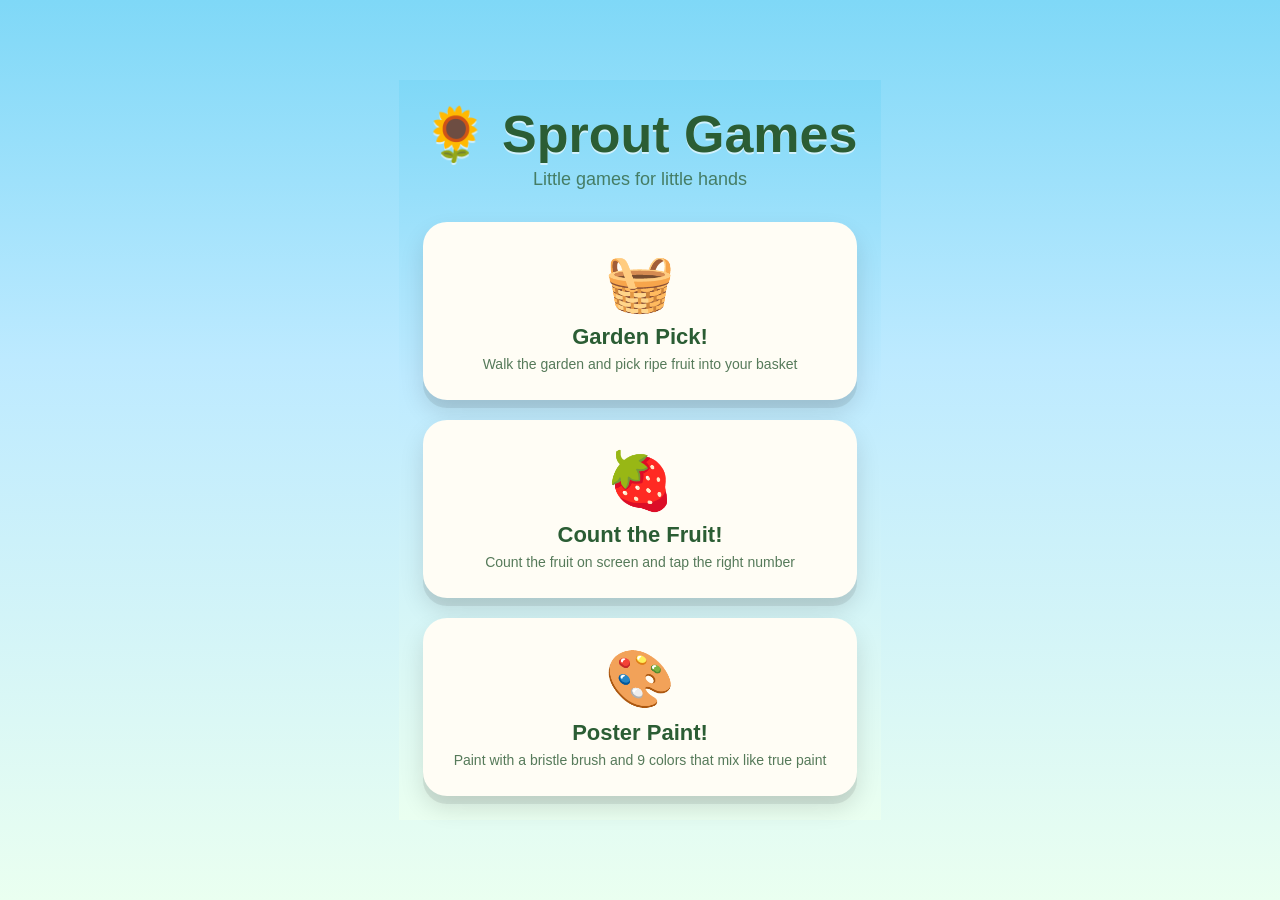
==== commit e66e2ffa: "Add Kubelka-Munk spectral mixing mode and a real bristle brush Second mixing engine behind the 🔬 but" ====
--- a/index.html
+++ b/index.html
@@ -82,7 +82,7 @@
       <a class="card" href="games/poster-paint/index.html">
         <span class="emoji">🎨</span>
         <h2>Poster Paint!</h2>
-        <p>Paint with a real brush and 9 colors that mix like true paint</p>
+        <p>Paint with a bristle brush and 9 colors that mix like true paint</p>
       </a>
     </div>
   </div>
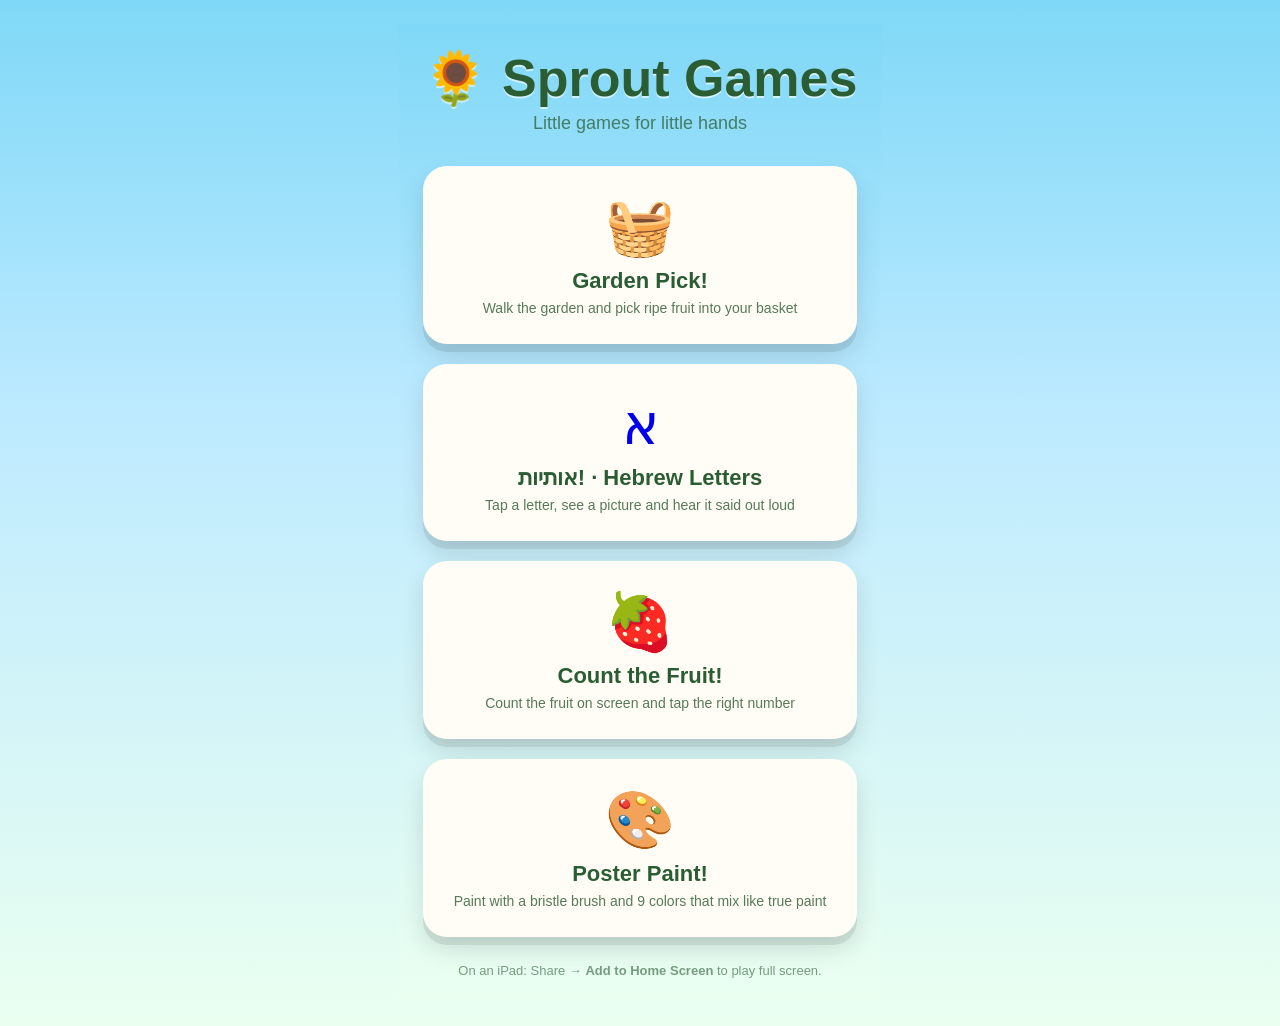
==== commit 01adde36: "Add Hebrew letters game, make the site installable, improve iPad play - New game: אותיות! — 22 lette" ====
--- a/index.html
+++ b/index.html
@@ -2,7 +2,14 @@
 <html lang="en">
 <head>
 <meta charset="utf-8">
-<meta name="viewport" content="width=device-width, initial-scale=1, user-scalable=no">
+<meta name="viewport" content="width=device-width, initial-scale=1, user-scalable=no, viewport-fit=cover">
+<meta name="apple-mobile-web-app-capable" content="yes">
+<meta name="mobile-web-app-capable" content="yes">
+<meta name="apple-mobile-web-app-status-bar-style" content="black-translucent">
+<meta name="apple-mobile-web-app-title" content="Sprout">
+<meta name="theme-color" content="#7fd8f7">
+<link rel="manifest" href="manifest.webmanifest">
+<link rel="apple-touch-icon" href="icons/apple-touch-icon.png">
 <title>Sprout Games</title>
 <style>
   * { box-sizing: border-box; }
@@ -62,6 +69,12 @@
     font-size: 14px;
     color: #567a5a;
   }
+  p.tip {
+    margin: 26px 0 0;
+    font-size: 13px;
+    color: #2b5d34;
+    opacity: 0.6;
+  }
 </style>
 </head>
 <body>
@@ -74,6 +87,11 @@
         <h2>Garden Pick!</h2>
         <p>Walk the garden and pick ripe fruit into your basket</p>
       </a>
+      <a class="card" href="games/hebrew-letters/index.html">
+        <span class="emoji">א</span>
+        <h2>אותיות! · Hebrew Letters</h2>
+        <p>Tap a letter, see a picture and hear it said out loud</p>
+      </a>
       <a class="card" href="games/count-fruits/index.html">
         <span class="emoji">🍓</span>
         <h2>Count the Fruit!</h2>
@@ -85,6 +103,12 @@
         <p>Paint with a bristle brush and 9 colors that mix like true paint</p>
       </a>
     </div>
+    <p class="tip">On an iPad: Share → <b>Add to Home Screen</b> to play full screen.</p>
   </div>
+<script>
+if ('serviceWorker' in navigator && location.protocol.startsWith('http')) {
+  navigator.serviceWorker.register('sw.js').catch(() => { /* offline support is a bonus */ });
+}
+</script>
 </body>
 </html>
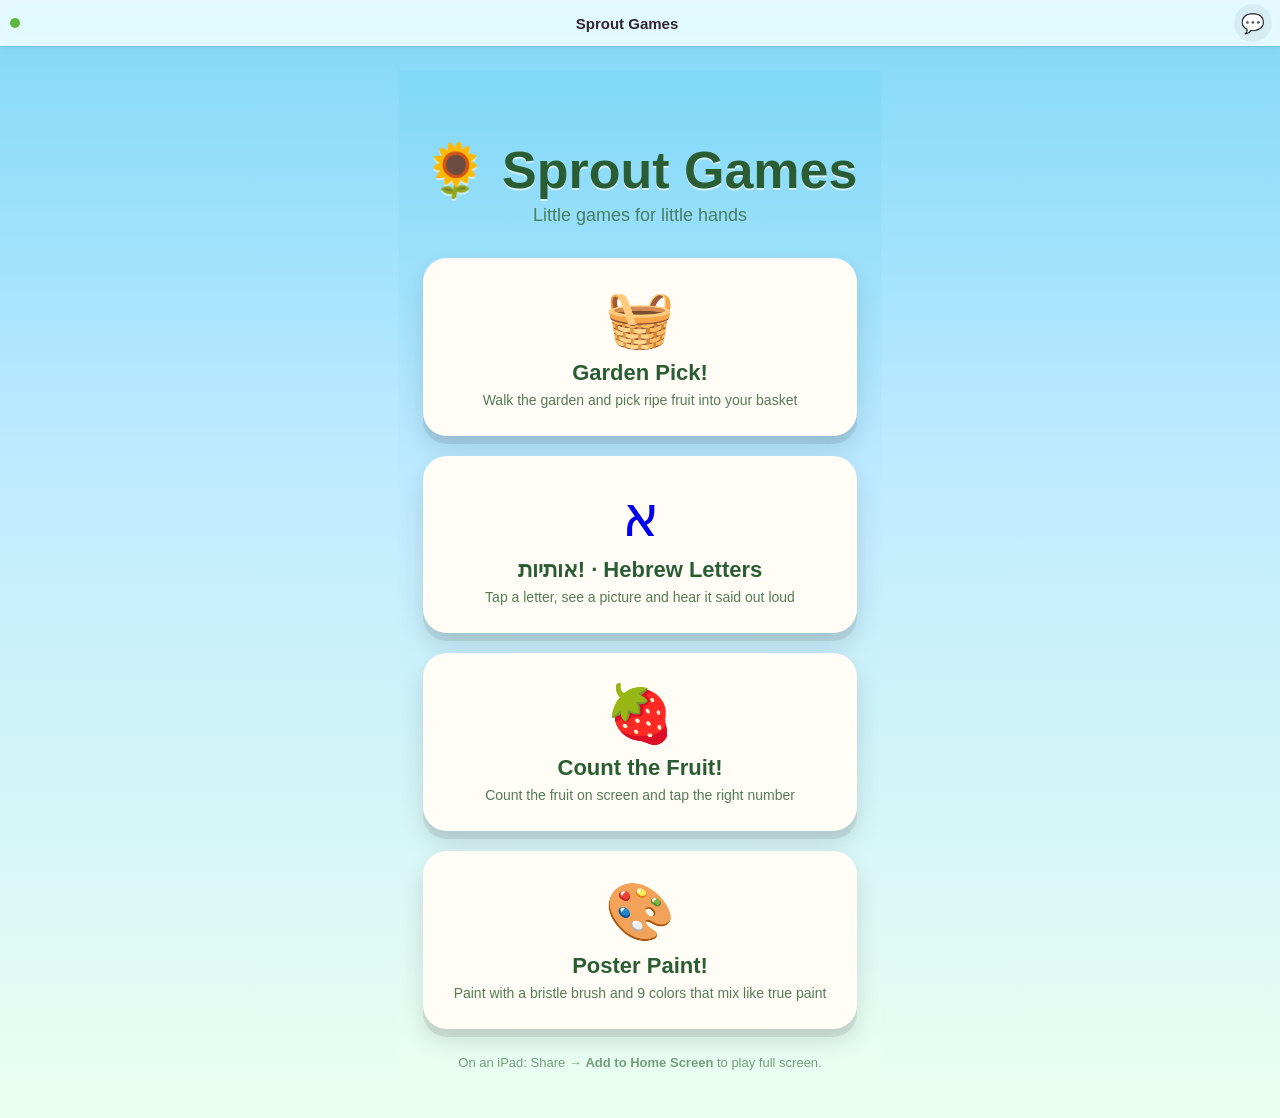
==== commit 98223d48: "Add a shared nav stripe and a feedback button to every game - shared/sprout-ui.{css,js}: one slim st" ====
--- a/index.html
+++ b/index.html
@@ -10,6 +10,7 @@
 <meta name="theme-color" content="#7fd8f7">
 <link rel="manifest" href="manifest.webmanifest">
 <link rel="apple-touch-icon" href="icons/apple-touch-icon.png">
+<link rel="stylesheet" href="shared/sprout-ui.css">
 <title>Sprout Games</title>
 <style>
   * { box-sizing: border-box; }
@@ -21,7 +22,7 @@
     display: flex;
     align-items: center;
     justify-content: center;
-    padding: 24px;
+    padding: calc(var(--sprout-top) + 24px) 24px 24px;
   }
   .wrap {
     max-width: 640px;
@@ -78,6 +79,15 @@
 </style>
 </head>
 <body>
+  <script>
+window.sproutConfig = {
+  game: 'hub',
+  title: 'Sprout Games',
+  accent: '#5cb83e',
+  context: () => ({ games: document.querySelectorAll('a.card').length })
+};
+  </script>
+  <script src="shared/sprout-ui.js"></script>
   <div class="wrap">
     <h1>🌻 Sprout Games</h1>
     <p class="tagline">Little games for little hands</p>
--- a/shared/sprout-ui.css
+++ b/shared/sprout-ui.css
@@ -0,0 +1,141 @@
+/* Shared chrome for every Sprout game: the nav stripe and the feedback sheet.
+   Pages read --sprout-top to keep their own content clear of the stripe. */
+:root {
+  --sprout-nav-h: 46px;
+  --sprout-top: calc(env(safe-area-inset-top, 0px) + var(--sprout-nav-h));
+  --sprout-ink: #33242e;
+  --sprout-accent: #4dabf7;
+}
+
+.sprout-nav {
+  position: fixed;
+  top: 0; left: 0; right: 0;
+  z-index: 2147483000;
+  height: var(--sprout-top);
+  padding: env(safe-area-inset-top, 0px) calc(env(safe-area-inset-right, 0px) + 8px) 0 calc(env(safe-area-inset-left, 0px) + 8px);
+  display: flex;
+  align-items: center;
+  gap: 8px;
+  background: rgba(255, 255, 255, 0.82);
+  backdrop-filter: saturate(160%) blur(10px);
+  -webkit-backdrop-filter: saturate(160%) blur(10px);
+  box-shadow: 0 1px 0 rgba(0, 0, 0, 0.08), 0 2px 10px rgba(0, 0, 0, 0.06);
+  font-family: -apple-system, BlinkMacSystemFont, "Segoe UI", Arial, sans-serif;
+  -webkit-user-select: none;
+  user-select: none;
+}
+.sprout-nav .sn-btn {
+  flex: 0 0 auto;
+  width: 38px; height: 38px;
+  display: flex; align-items: center; justify-content: center;
+  border: none;
+  border-radius: 50%;
+  background: rgba(0, 0, 0, 0.05);
+  color: var(--sprout-ink);
+  font-size: 19px;
+  line-height: 1;
+  text-decoration: none;
+  cursor: pointer;
+  -webkit-tap-highlight-color: transparent;
+}
+.sprout-nav .sn-btn:active { transform: scale(0.92); background: rgba(0, 0, 0, 0.12); }
+.sprout-nav .sn-title {
+  flex: 1 1 auto;
+  min-width: 0;
+  text-align: center;
+  font-size: 15px;
+  font-weight: 700;
+  color: var(--sprout-ink);
+  white-space: nowrap;
+  overflow: hidden;
+  text-overflow: ellipsis;
+}
+.sprout-nav .sn-dot {
+  width: 10px; height: 10px; border-radius: 50%;
+  background: var(--sprout-accent);
+  flex: 0 0 auto;
+  margin-inline-start: 2px;
+}
+
+/* ---------- feedback sheet ---------- */
+.sprout-fb {
+  position: fixed;
+  inset: 0;
+  z-index: 2147483001;
+  display: none;
+  align-items: flex-end;
+  justify-content: center;
+  background: rgba(30, 20, 40, 0.45);
+  font-family: -apple-system, BlinkMacSystemFont, "Segoe UI", Arial, sans-serif;
+}
+.sprout-fb.show { display: flex; }
+.sprout-fb .fb-card {
+  width: min(560px, 100%);
+  max-height: 92vh;
+  overflow-y: auto;
+  background: #fffdf8;
+  border-radius: 22px 22px 0 0;
+  padding: 18px 18px calc(env(safe-area-inset-bottom, 0px) + 18px);
+  box-shadow: 0 -8px 30px rgba(0, 0, 0, 0.25);
+  animation: fbUp 0.22s ease-out;
+}
+@media (min-width: 620px) {
+  .sprout-fb { align-items: center; }
+  .sprout-fb .fb-card { border-radius: 22px; }
+}
+@keyframes fbUp { from { transform: translateY(24px); opacity: 0; } to { transform: translateY(0); opacity: 1; } }
+.sprout-fb h2 { margin: 0 0 2px; font-size: 19px; color: var(--sprout-ink); }
+.sprout-fb .fb-sub { margin: 0 0 12px; font-size: 13px; color: #8a7f93; }
+.sprout-fb textarea {
+  width: 100%;
+  min-height: 92px;
+  border: 2px solid #e6dfd2;
+  border-radius: 14px;
+  padding: 10px 12px;
+  font: inherit;
+  font-size: 16px;                /* 16px keeps iOS from zooming on focus */
+  color: var(--sprout-ink);
+  background: #fff;
+  resize: vertical;
+}
+.sprout-fb textarea:focus { outline: none; border-color: var(--sprout-accent); }
+.sprout-fb .fb-row { display: flex; align-items: center; gap: 10px; margin-top: 12px; flex-wrap: wrap; }
+.sprout-fb .fb-btn {
+  border: none;
+  border-radius: 999px;
+  padding: 11px 18px;
+  font: inherit;
+  font-weight: 700;
+  font-size: 15px;
+  cursor: pointer;
+  -webkit-tap-highlight-color: transparent;
+  background: #efe7da;
+  color: var(--sprout-ink);
+}
+.sprout-fb .fb-btn:active { transform: scale(0.97); }
+.sprout-fb .fb-btn[disabled] { opacity: 0.5; cursor: default; }
+.sprout-fb .fb-send { background: #51cf66; color: #06331a; }
+.sprout-fb .fb-rec.on { background: #ff6b6b; color: #fff; }
+.sprout-fb .fb-time { font-variant-numeric: tabular-nums; font-size: 14px; color: #8a7f93; }
+.sprout-fb audio { width: 100%; margin-top: 10px; }
+.sprout-fb .fb-what {
+  margin-top: 14px;
+  font-size: 12.5px;
+  color: #8a7f93;
+}
+.sprout-fb .fb-what summary { cursor: pointer; }
+.sprout-fb .fb-what pre {
+  white-space: pre-wrap;
+  word-break: break-word;
+  background: #f4efe5;
+  border-radius: 10px;
+  padding: 8px 10px;
+  margin: 8px 0 0;
+  max-height: 180px;
+  overflow: auto;
+  font-size: 11.5px;
+  color: #6b6270;
+}
+.sprout-fb .fb-note { margin-top: 10px; font-size: 13px; font-weight: 600; min-height: 18px; }
+.sprout-fb .fb-note.ok { color: #2b8a3e; }
+.sprout-fb .fb-note.bad { color: #c92a2a; }
